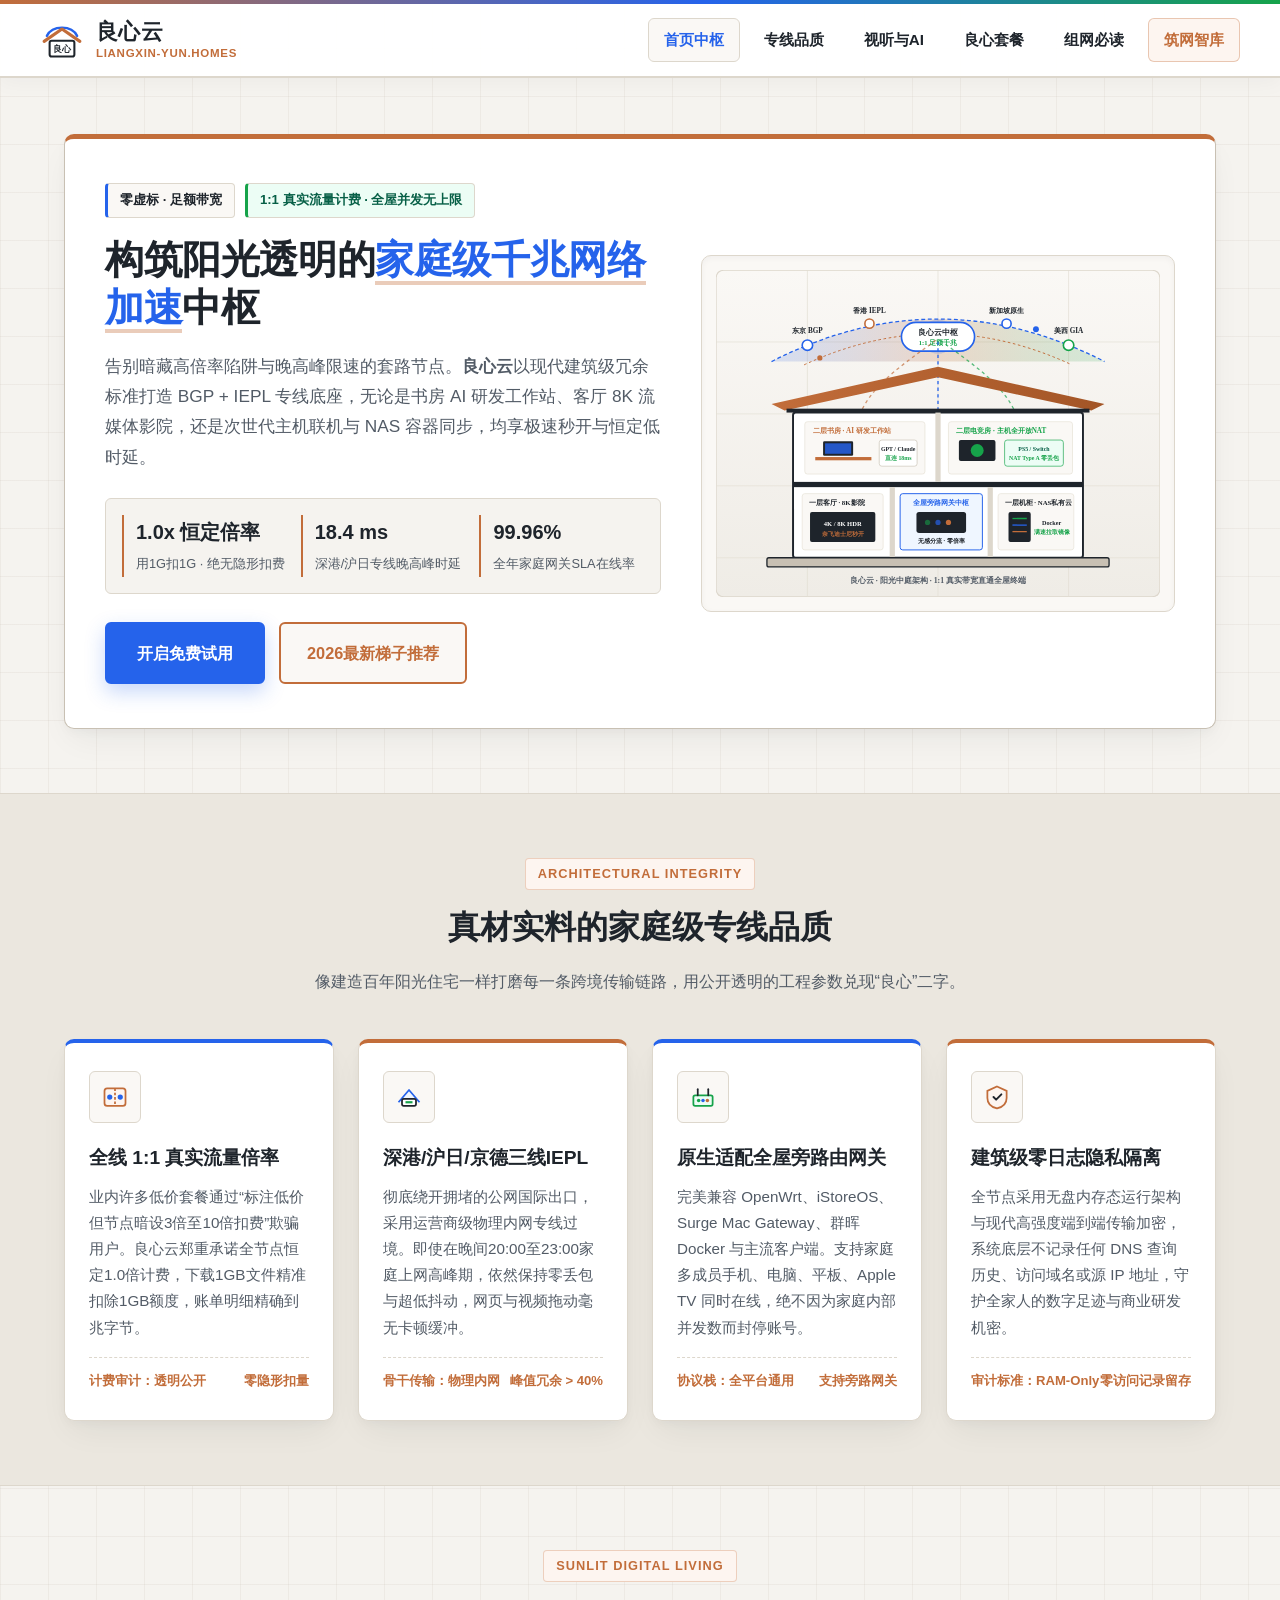
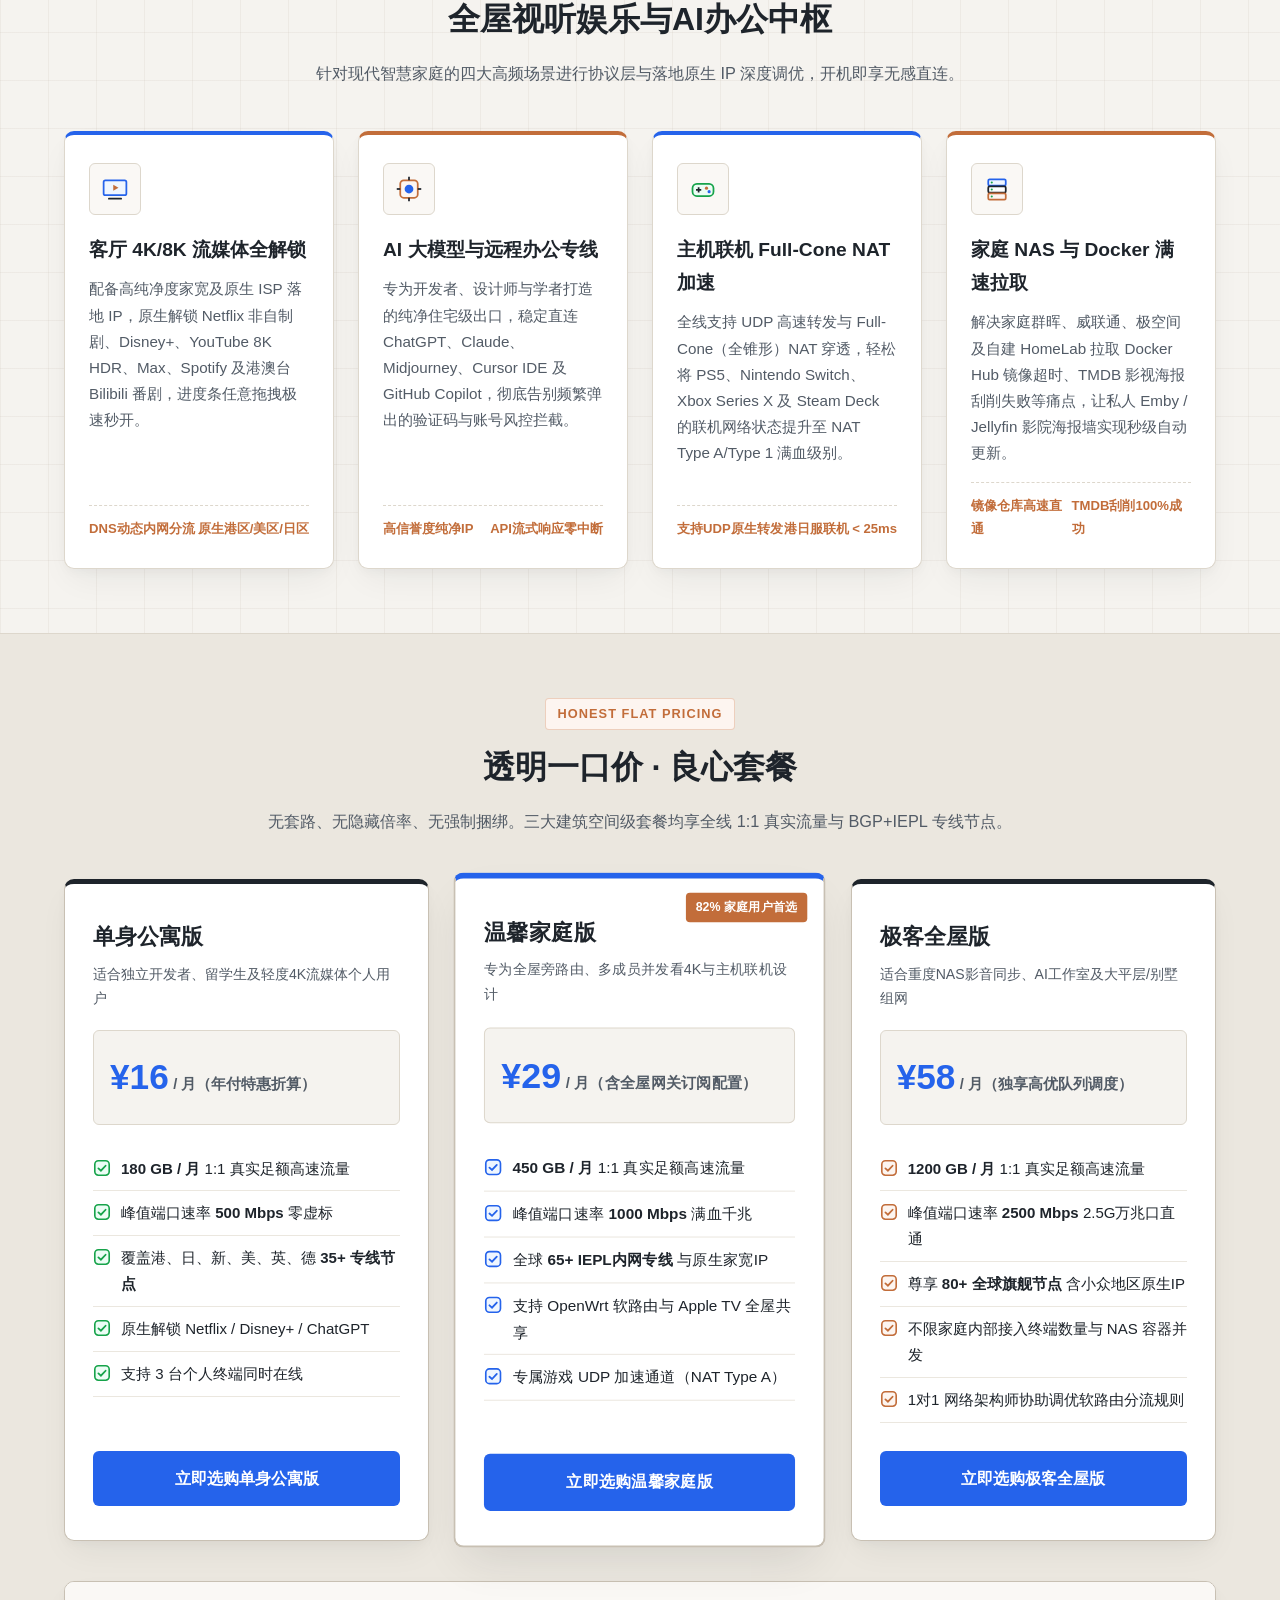
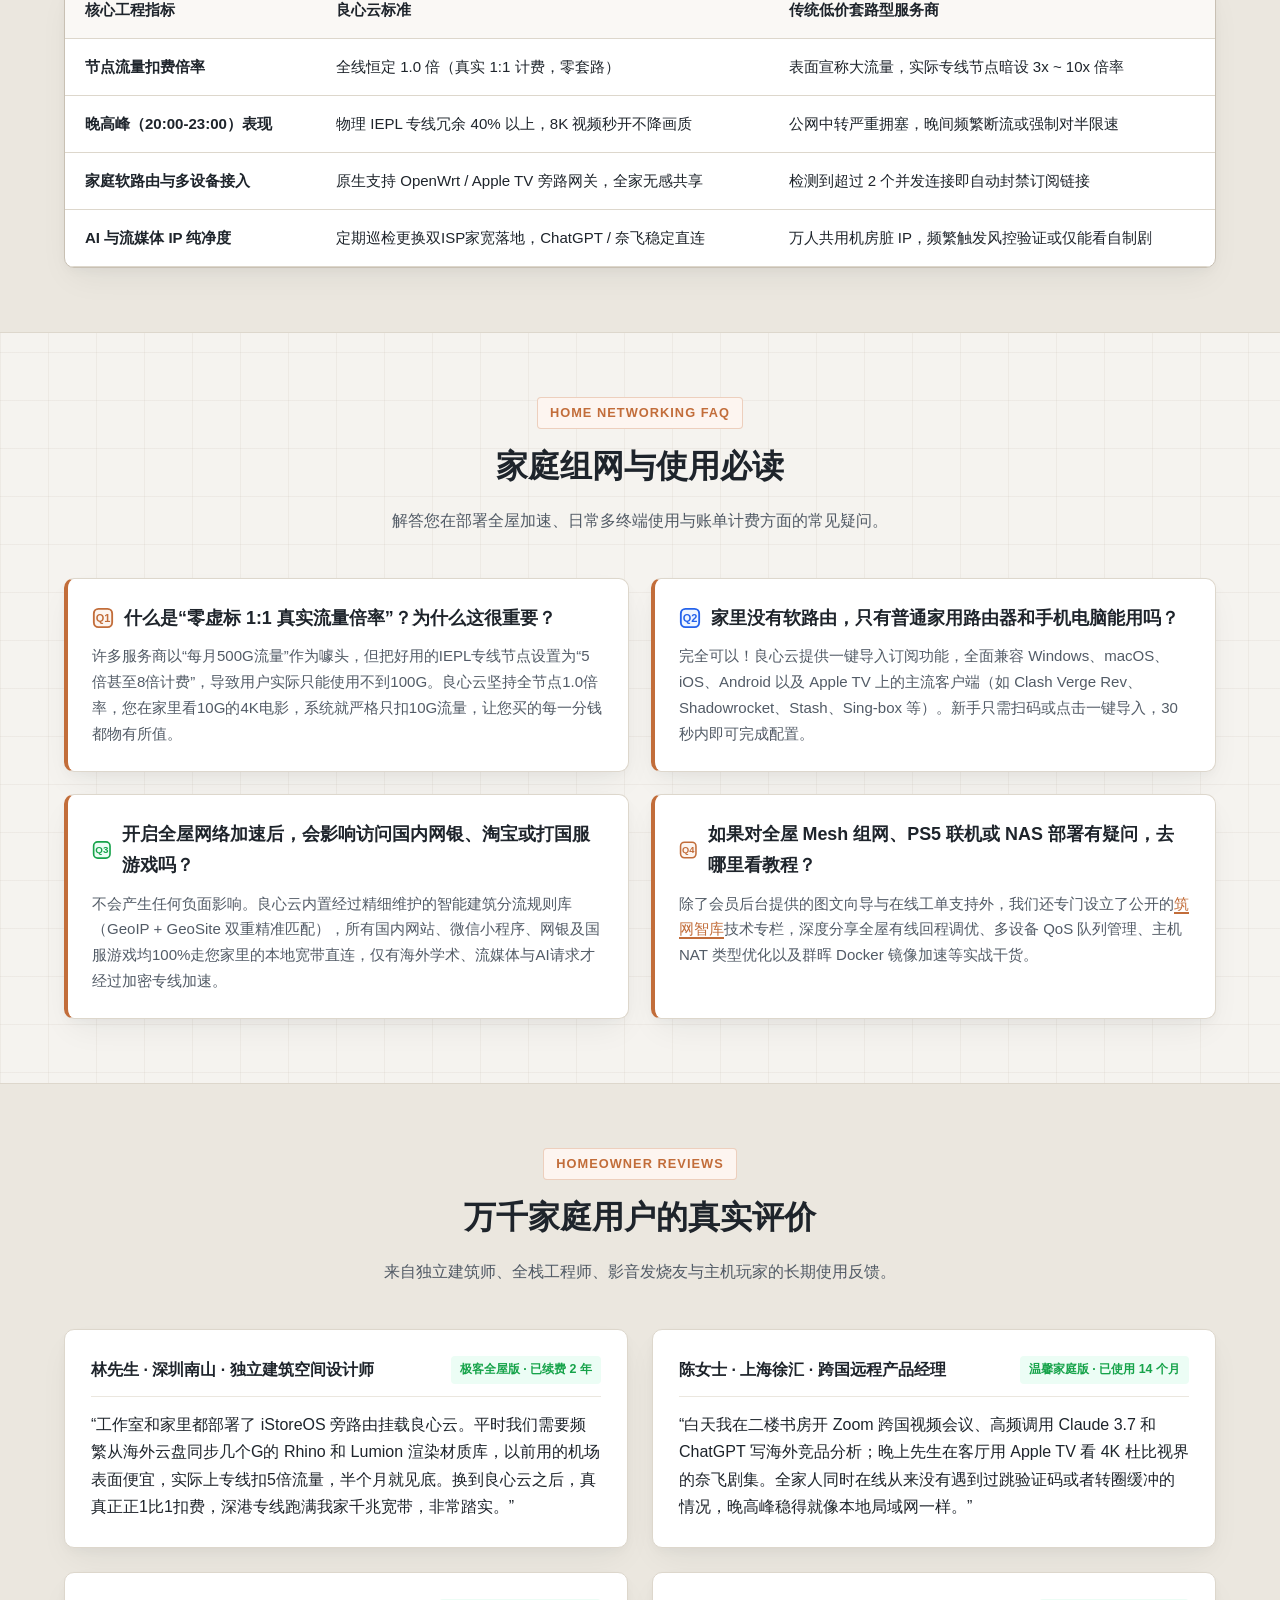
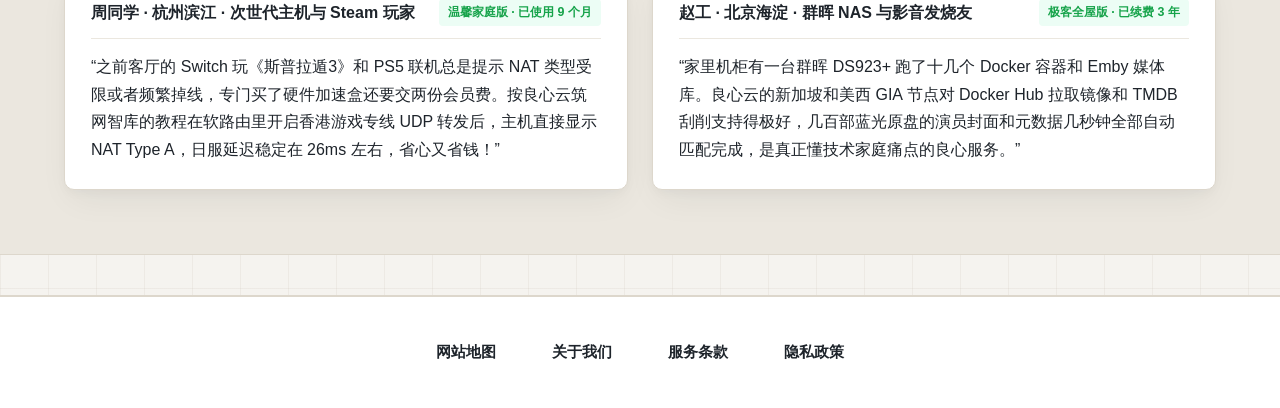
==== index.html @ f935e395 "Initial commit for liangxin-yun.homes" ====
<!DOCTYPE html>
<html lang="zh-CN">
<head>
  <meta charset="UTF-8">
  <meta name="viewport" content="width=device-width, initial-scale=1.0">
  <title>良心云 - 拒绝虚标倍率的家庭级全屋千兆网络加速与高口碑机场推荐</title>
  <meta name="description" content="良心云专注构建真材实料的智慧家庭与个人跨境网络加速中枢。坚持1:1真实流量计费与零虚标带宽，全天候IEPL内网专线直连，实现4K流媒体极速秒开与AI生产力满血响应，是2026年口碑出众的透明一口价机场推荐首选。">
  <meta name="keywords" content="良心云,网络加速,极速秒开,机场推荐,家庭全屋加速,IEPL专线,流媒体解锁,透明倍率节点">
  <link rel="canonical" href="https://liangxin-yun.homes/">
  <meta property="og:title" content="良心云 - 拒绝虚标倍率的家庭级全屋千兆网络加速与高口碑机场推荐">
  <meta property="og:description" content="良心云坚持1:1真实流量计费与零虚标千兆带宽，全屋软路由、PS5主机、8K影院与AI研发工作站极速秒开，为您打造阳光透明的跨境网络加速体验。">
  <meta property="og:image" content="https://liangxin-yun.homes/hero-smart-atrium.svg">
  <meta property="og:url" content="https://liangxin-yun.homes/">
  <meta property="og:type" content="website">
  <meta property="og:site_name" content="良心云">
  <meta name="twitter:card" content="summary_large_image">
  <meta name="twitter:title" content="良心云 - 拒绝虚标倍率的家庭级全屋千兆网络加速与高口碑机场推荐">
  <meta name="twitter:description" content="良心云坚持1:1真实流量计费与零虚标千兆带宽，实现全屋视听娱乐与AI办公极速秒开。">
  <meta name="twitter:image" content="https://liangxin-yun.homes/hero-smart-atrium.svg">
  <link rel="stylesheet" href="style.css">
  <script type="application/ld+json">
  {
    "@context": "https://schema.org",
    "@type": "Product",
    "name": "良心云全屋千兆专线网络加速服务",
    "brand": {
      "@type": "Brand",
      "name": "良心云"
    },
    "description": "良心云采用1:1真实流量计费与BGP+IEPL金融级内网专线架构，为个人工作站与现代智慧家庭提供零虚标、极速秒开的全球网络加速体验。",
    "image": "https://liangxin-yun.homes/hero-smart-atrium.svg",
    "url": "https://liangxin-yun.homes/",
    "offers": {
      "@type": "AggregateOffer",
      "priceCurrency": "CNY",
      "lowPrice": "16.00",
      "highPrice": "58.00",
      "offerCount": "3",
      "offers": [
        {
          "@type": "Offer",
          "name": "良心云 · 单身公寓版",
          "price": "16.00",
          "priceCurrency": "CNY",
          "availability": "https://schema.org/InStock",
          "url": "https://ww012.twilightaff.com/#/?code=A56DH1Af"
        },
        {
          "@type": "Offer",
          "name": "良心云 · 温馨家庭版",
          "price": "29.00",
          "priceCurrency": "CNY",
          "availability": "https://schema.org/InStock",
          "url": "https://ww012.twilightaff.com/#/?code=A56DH1Af"
        },
        {
          "@type": "Offer",
          "name": "良心云 · 极客全屋版",
          "price": "58.00",
          "priceCurrency": "CNY",
          "availability": "https://schema.org/InStock",
          "url": "https://ww012.twilightaff.com/#/?code=A56DH1Af"
        }
      ]
    },
    "aggregateRating": {
      "@type": "AggregateRating",
      "ratingValue": "4.9",
      "reviewCount": "1480",
      "bestRating": "5",
      "worstRating": "1"
    }
  }
  </script>
</head>
<body>
  <header class="site-header">
    <div class="container header-inner">
      <a href="index.html" class="brand-logo" aria-label="良心云首页">
        <svg viewBox="0 0 64 64" role="img" aria-label="良心云阳光屋脊与云穹融合标志">
          <path d="M10 26 C18 10, 46 10, 54 26" fill="none" stroke="#2563EB" stroke-width="3.5" stroke-linecap="round"/>
          <path d="M6 34 L32 16 L58 34" fill="none" stroke="#C26D3A" stroke-width="4.5" stroke-linecap="round" stroke-linejoin="round"/>
          <rect x="14" y="33" width="36" height="23" rx="3" fill="#FFFFFF" stroke="#1E242B" stroke-width="3"/>
          <text x="32" y="49" text-anchor="middle" font-size="13" font-weight="900" fill="#1E242B">良心</text>
        </svg>
        <div class="brand-text-wrap">
          <span class="brand-title">良心云</span>
          <span class="brand-domain">LIANGXIN-YUN.HOMES</span>
        </div>
      </a>
      <nav class="main-nav" aria-label="主导航">
        <a href="index.html" class="active">首页中枢</a>
        <a href="index.html#advantages">专线品质</a>
        <a href="index.html#media-ai">视听与AI</a>
        <a href="index.html#pricing">良心套餐</a>
        <a href="index.html#faq">组网必读</a>
        <a href="homestead-wiki.html" class="nav-hub-pill">筑网智库</a>
      </nav>
    </div>
  </header>

  <main>
    <!-- Hero Section -->
    <section class="hero-section">
      <div class="container">
        <div class="hero-atrium-frame">
          <div class="hero-content">
            <div class="atrium-badge-row">
              <span class="spec-badge">零虚标 · 足额带宽</span>
              <span class="spec-badge emerald">1:1 真实流量计费 · 全屋并发无上限</span>
            </div>
            <h1>构筑阳光透明的<span>家庭级千兆网络加速</span>中枢</h1>
            <p class="hero-subtitle">
              告别暗藏高倍率陷阱与晚高峰限速的套路节点。<strong>良心云</strong>以现代建筑级冗余标准打造 BGP + IEPL 专线底座，无论是书房 AI 研发工作站、客厅 8K 流媒体影院，还是次世代主机联机与 NAS 容器同步，均享极速秒开与恒定低时延。
            </p>
            <div class="hero-metrics-bar">
              <div class="metric-cell">
                <span class="metric-val">1.0x 恒定倍率</span>
                <span class="metric-lbl">用1G扣1G · 绝无隐形扣费</span>
              </div>
              <div class="metric-cell">
                <span class="metric-val">18.4 ms</span>
                <span class="metric-lbl">深港/沪日专线晚高峰时延</span>
              </div>
              <div class="metric-cell">
                <span class="metric-val">99.96%</span>
                <span class="metric-lbl">全年家庭网关SLA在线率</span>
              </div>
            </div>
            <div class="hero-cta-group">
              <a href="https://ww012.twilightaff.com/#/?code=A56DH1Af" class="btn-primary" rel="nofollow" target="_blank">开启免费试用</a>
              <a href="https://tizilab.net/paihang/" class="btn-secondary" target="_blank">2026最新梯子推荐</a>
            </div>
          </div>
          <div class="hero-visual-box">
            <img src="hero-smart-atrium.svg" alt="良心云智慧家庭全屋光纤中枢与云端互联动态透视图" class="hero-anim-img" width="680" height="500">
          </div>
        </div>
      </div>
    </section>

    <!-- Core Advantages Section -->
    <section id="advantages" class="section-block alt-bg">
      <div class="container">
        <div class="section-header">
          <span class="section-eyebrow">ARCHITECTURAL INTEGRITY</span>
          <h2>真材实料的家庭级专线品质</h2>
          <p>像建造百年阳光住宅一样打磨每一条跨境传输链路，用公开透明的工程参数兑现“良心”二字。</p>
        </div>
        <div class="grid-4">
          <article class="arch-card">
            <div>
              <div class="card-icon-wrap">
                <svg viewBox="0 0 32 32" fill="none" role="img" aria-label="零虚标1比1真实倍率图标">
                  <rect x="4" y="6" width="24" height="20" rx="3" fill="#FDF5F0" stroke="#C26D3A" stroke-width="2"/>
                  <line x1="16" y1="6" x2="16" y2="26" stroke="#C26D3A" stroke-width="2" stroke-dasharray="3 2"/>
                  <circle cx="10" cy="16" r="3" fill="#2563EB"/>
                  <circle cx="22" cy="16" r="3" fill="#2563EB"/>
                </svg>
              </div>
              <h3>全线 1:1 真实流量倍率</h3>
              <p>业内许多低价套餐通过“标注低价但节点暗设3倍至10倍扣费”欺骗用户。良心云郑重承诺全节点恒定1.0倍计费，下载1GB文件精准扣除1GB额度，账单明细精确到兆字节。</p>
            </div>
            <div class="card-spec-footer">
              <span>计费审计：透明公开</span>
              <span>零隐形扣量</span>
            </div>
          </article>

          <article class="arch-card">
            <div>
              <div class="card-icon-wrap">
                <svg viewBox="0 0 32 32" fill="none" role="img" aria-label="IEPL物理内网专线直连图标">
                  <path d="M4 22 L16 8 L28 22" fill="#EFF6FF" stroke="#2563EB" stroke-width="2" stroke-linejoin="round"/>
                  <rect x="8" y="18" width="16" height="8" rx="2" fill="#FFFFFF" stroke="#1E242B" stroke-width="2"/>
                  <line x1="12" y1="22" x2="20" y2="22" stroke="#16A34A" stroke-width="2.5"/>
                </svg>
              </div>
              <h3>深港/沪日/京德三线IEPL</h3>
              <p>彻底绕开拥堵的公网国际出口，采用运营商级物理内网专线过境。即使在晚间20:00至23:00家庭上网高峰期，依然保持零丢包与超低抖动，网页与视频拖动毫无卡顿缓冲。</p>
            </div>
            <div class="card-spec-footer">
              <span>骨干传输：物理内网</span>
              <span>峰值冗余 &gt; 40%</span>
            </div>
          </article>

          <article class="arch-card">
            <div>
              <div class="card-icon-wrap">
                <svg viewBox="0 0 32 32" fill="none" role="img" aria-label="全屋软路由与多终端并发图标">
                  <rect x="5" y="14" width="22" height="12" rx="2" fill="#ECFDF5" stroke="#16A34A" stroke-width="2"/>
                  <line x1="10" y1="14" x2="10" y2="7" stroke="#1E242B" stroke-width="2" stroke-linecap="round"/>
                  <line x1="22" y1="14" x2="22" y2="7" stroke="#1E242B" stroke-width="2" stroke-linecap="round"/>
                  <circle cx="11" cy="20" r="2" fill="#16A34A"/>
                  <circle cx="16" cy="20" r="2" fill="#2563EB"/>
                  <circle cx="21" cy="20" r="2" fill="#C26D3A"/>
                </svg>
              </div>
              <h3>原生适配全屋旁路由网关</h3>
              <p>完美兼容 OpenWrt、iStoreOS、Surge Mac Gateway、群晖 Docker 与主流客户端。支持家庭多成员手机、电脑、平板、Apple TV 同时在线，绝不因为家庭内部并发数而封停账号。</p>
            </div>
            <div class="card-spec-footer">
              <span>协议栈：全平台通用</span>
              <span>支持旁路网关</span>
            </div>
          </article>

          <article class="arch-card">
            <div>
              <div class="card-icon-wrap">
                <svg viewBox="0 0 32 32" fill="none" role="img" aria-label="零日志隐私防护建筑盾牌图标">
                  <path d="M16 4 L27 9 V17 C27 23.5 22 27.5 16 29 C10 27.5 5 23.5 5 17 V9 L16 4 Z" fill="#FDF5F0" stroke="#C26D3A" stroke-width="2"/>
                  <path d="M12 16 L15 19 L21 13" fill="none" stroke="#1E242B" stroke-width="2.2" stroke-linecap="round" stroke-linejoin="round"/>
                </svg>
              </div>
              <h3>建筑级零日志隐私隔离</h3>
              <p>全节点采用无盘内存态运行架构与现代高强度端到端传输加密，系统底层不记录任何 DNS 查询历史、访问域名或源 IP 地址，守护全家人的数字足迹与商业研发机密。</p>
            </div>
            <div class="card-spec-footer">
              <span>审计标准：RAM-Only</span>
              <span>零访问记录留存</span>
            </div>
          </article>
        </div>
      </div>
    </section>

    <!-- Streaming Media & AI Support Section -->
    <section id="media-ai" class="section-block">
      <div class="container">
        <div class="section-header">
          <span class="section-eyebrow">SUNLIT DIGITAL LIVING</span>
          <h2>全屋视听娱乐与AI办公中枢</h2>
          <p>针对现代智慧家庭的四大高频场景进行协议层与落地原生 IP 深度调优，开机即享无感直连。</p>
        </div>
        <div class="grid-4">
          <article class="arch-card">
            <div>
              <div class="card-icon-wrap">
                <svg viewBox="0 0 32 32" fill="none" role="img" aria-label="客厅8K流媒体影院解锁图标">
                  <rect x="3" y="6" width="26" height="17" rx="2" fill="#EFF6FF" stroke="#2563EB" stroke-width="2"/>
                  <polygon points="14,11 14,18 20,14.5" fill="#C26D3A"/>
                  <line x1="9" y1="27" x2="23" y2="27" stroke="#1E242B" stroke-width="2" stroke-linecap="round"/>
                </svg>
              </div>
              <h3>客厅 4K/8K 流媒体全解锁</h3>
              <p>配备高纯净度家宽及原生 ISP 落地 IP，原生解锁 Netflix 非自制剧、Disney+、YouTube 8K HDR、Max、Spotify 及港澳台 Bilibili 番剧，进度条任意拖拽极速秒开。</p>
            </div>
            <div class="card-spec-footer">
              <span>DNS动态内网分流</span>
              <span>原生港区/美区/日区</span>
            </div>
          </article>

          <article class="arch-card">
            <div>
              <div class="card-icon-wrap">
                <svg viewBox="0 0 32 32" fill="none" role="img" aria-label="书房AI大模型与远程研发图标">
                  <rect x="6" y="6" width="20" height="20" rx="4" fill="#FDF5F0" stroke="#C26D3A" stroke-width="2"/>
                  <circle cx="16" cy="16" r="5" fill="#2563EB"/>
                  <line x1="16" y1="2" x2="16" y2="6" stroke="#1E242B" stroke-width="2"/>
                  <line x1="16" y1="26" x2="16" y2="30" stroke="#1E242B" stroke-width="2"/>
                  <line x1="2" y1="16" x2="6" y2="16" stroke="#1E242B" stroke-width="2"/>
                  <line x1="26" y1="16" x2="30" y2="16" stroke="#1E242B" stroke-width="2"/>
                </svg>
              </div>
              <h3>AI 大模型与远程办公专线</h3>
              <p>专为开发者、设计师与学者打造的纯净住宅级出口，稳定直连 ChatGPT、Claude、Midjourney、Cursor IDE 及 GitHub Copilot，彻底告别频繁弹出的验证码与账号风控拦截。</p>
            </div>
            <div class="card-spec-footer">
              <span>高信誉度纯净IP</span>
              <span>API流式响应零中断</span>
            </div>
          </article>

          <article class="arch-card">
            <div>
              <div class="card-icon-wrap">
                <svg viewBox="0 0 32 32" fill="none" role="img" aria-label="主机联机FullCone全开放NAT图标">
                  <rect x="4" y="10" width="24" height="14" rx="5" fill="#ECFDF5" stroke="#16A34A" stroke-width="2"/>
                  <line x1="11" y1="14" x2="11" y2="20" stroke="#1E242B" stroke-width="2"/>
                  <line x1="8" y1="17" x2="14" y2="17" stroke="#1E242B" stroke-width="2"/>
                  <circle cx="20" cy="15" r="1.8" fill="#C26D3A"/>
                  <circle cx="23" cy="19" r="1.8" fill="#2563EB"/>
                </svg>
              </div>
              <h3>主机联机 Full-Cone NAT 加速</h3>
              <p>全线支持 UDP 高速转发与 Full-Cone（全锥形）NAT 穿透，轻松将 PS5、Nintendo Switch、Xbox Series X 及 Steam Deck 的联机网络状态提升至 NAT Type A/Type 1 满血级别。</p>
            </div>
            <div class="card-spec-footer">
              <span>支持UDP原生转发</span>
              <span>港日服联机 &lt; 25ms</span>
            </div>
          </article>

          <article class="arch-card">
            <div>
              <div class="card-icon-wrap">
                <svg viewBox="0 0 32 32" fill="none" role="img" aria-label="群晖NAS与Docker容器同步图标">
                  <rect x="6" y="5" width="20" height="7" rx="1.5" fill="#EFF6FF" stroke="#2563EB" stroke-width="2"/>
                  <rect x="6" y="13" width="20" height="7" rx="1.5" fill="#FFFFFF" stroke="#1E242B" stroke-width="2"/>
                  <rect x="6" y="21" width="20" height="7" rx="1.5" fill="#FDF5F0" stroke="#C26D3A" stroke-width="2"/>
                  <circle cx="10" cy="8.5" r="1.2" fill="#16A34A"/>
                  <circle cx="10" cy="16.5" r="1.2" fill="#16A34A"/>
                  <circle cx="10" cy="24.5" r="1.2" fill="#16A34A"/>
                </svg>
              </div>
              <h3>家庭 NAS 与 Docker 满速拉取</h3>
              <p>解决家庭群晖、威联通、极空间及自建 HomeLab 拉取 Docker Hub 镜像超时、TMDB 影视海报刮削失败等痛点，让私人 Emby / Jellyfin 影院海报墙实现秒级自动更新。</p>
            </div>
            <div class="card-spec-footer">
              <span>镜像仓库高速直通</span>
              <span>TMDB刮削100%成功</span>
            </div>
          </article>
        </div>
      </div>
    </section>

    <!-- Pricing Comparison Table Section -->
    <section id="pricing" class="section-block alt-bg">
      <div class="container">
        <div class="section-header">
          <span class="section-eyebrow">HONEST FLAT PRICING</span>
          <h2>透明一口价 · 良心套餐</h2>
          <p>无套路、无隐藏倍率、无强制捆绑。三大建筑空间级套餐均享全线 1:1 真实流量与 BGP+IEPL 专线节点。</p>
        </div>

        <div class="grid-3">
          <!-- Tier 1 -->
          <div class="pricing-card">
            <div class="tier-name">单身公寓版</div>
            <p class="tier-scene">适合独立开发者、留学生及轻度4K流媒体个人用户</p>
            <div class="tier-price-box">
              <span class="price-num">¥16</span>
              <span class="price-unit">/ 月（年付特惠折算）</span>
            </div>
            <ul class="tier-specs">
              <li>
                <svg viewBox="0 0 20 20" fill="none"><rect x="2" y="2" width="16" height="16" rx="4" fill="#ECFDF5" stroke="#16A34A" stroke-width="1.8"/><path d="M6 10.5L8.8 13L14 7.5" stroke="#16A34A" stroke-width="2" stroke-linecap="round"/></svg>
                <span><strong>180 GB / 月</strong> 1:1 真实足额高速流量</span>
              </li>
              <li>
                <svg viewBox="0 0 20 20" fill="none"><rect x="2" y="2" width="16" height="16" rx="4" fill="#ECFDF5" stroke="#16A34A" stroke-width="1.8"/><path d="M6 10.5L8.8 13L14 7.5" stroke="#16A34A" stroke-width="2" stroke-linecap="round"/></svg>
                <span>峰值端口速率 <strong>500 Mbps</strong> 零虚标</span>
              </li>
              <li>
                <svg viewBox="0 0 20 20" fill="none"><rect x="2" y="2" width="16" height="16" rx="4" fill="#ECFDF5" stroke="#16A34A" stroke-width="1.8"/><path d="M6 10.5L8.8 13L14 7.5" stroke="#16A34A" stroke-width="2" stroke-linecap="round"/></svg>
                <span>覆盖港、日、新、美、英、德 <strong>35+ 专线节点</strong></span>
              </li>
              <li>
                <svg viewBox="0 0 20 20" fill="none"><rect x="2" y="2" width="16" height="16" rx="4" fill="#ECFDF5" stroke="#16A34A" stroke-width="1.8"/><path d="M6 10.5L8.8 13L14 7.5" stroke="#16A34A" stroke-width="2" stroke-linecap="round"/></svg>
                <span>原生解锁 Netflix / Disney+ / ChatGPT</span>
              </li>
              <li>
                <svg viewBox="0 0 20 20" fill="none"><rect x="2" y="2" width="16" height="16" rx="4" fill="#ECFDF5" stroke="#16A34A" stroke-width="1.8"/><path d="M6 10.5L8.8 13L14 7.5" stroke="#16A34A" stroke-width="2" stroke-linecap="round"/></svg>
                <span>支持 3 台个人终端同时在线</span>
              </li>
            </ul>
            <a href="https://ww012.twilightaff.com/#/?code=A56DH1Af" class="pricing-btn" rel="nofollow" target="_blank">立即选购单身公寓版</a>
          </div>

          <!-- Tier 2 (Featured) -->
          <div class="pricing-card featured">
            <span class="tier-ribbon">82% 家庭用户首选</span>
            <div class="tier-name">温馨家庭版</div>
            <p class="tier-scene">专为全屋旁路由、多成员并发看4K与主机联机设计</p>
            <div class="tier-price-box">
              <span class="price-num">¥29</span>
              <span class="price-unit">/ 月（含全屋网关订阅配置）</span>
            </div>
            <ul class="tier-specs">
              <li>
                <svg viewBox="0 0 20 20" fill="none"><rect x="2" y="2" width="16" height="16" rx="4" fill="#EFF6FF" stroke="#2563EB" stroke-width="1.8"/><path d="M6 10.5L8.8 13L14 7.5" stroke="#2563EB" stroke-width="2" stroke-linecap="round"/></svg>
                <span><strong>450 GB / 月</strong> 1:1 真实足额高速流量</span>
              </li>
              <li>
                <svg viewBox="0 0 20 20" fill="none"><rect x="2" y="2" width="16" height="16" rx="4" fill="#EFF6FF" stroke="#2563EB" stroke-width="1.8"/><path d="M6 10.5L8.8 13L14 7.5" stroke="#2563EB" stroke-width="2" stroke-linecap="round"/></svg>
                <span>峰值端口速率 <strong>1000 Mbps</strong> 满血千兆</span>
              </li>
              <li>
                <svg viewBox="0 0 20 20" fill="none"><rect x="2" y="2" width="16" height="16" rx="4" fill="#EFF6FF" stroke="#2563EB" stroke-width="1.8"/><path d="M6 10.5L8.8 13L14 7.5" stroke="#2563EB" stroke-width="2" stroke-linecap="round"/></svg>
                <span>全球 <strong>65+ IEPL内网专线</strong> 与原生家宽IP</span>
              </li>
              <li>
                <svg viewBox="0 0 20 20" fill="none"><rect x="2" y="2" width="16" height="16" rx="4" fill="#EFF6FF" stroke="#2563EB" stroke-width="1.8"/><path d="M6 10.5L8.8 13L14 7.5" stroke="#2563EB" stroke-width="2" stroke-linecap="round"/></svg>
                <span>支持 OpenWrt 软路由与 Apple TV 全屋共享</span>
              </li>
              <li>
                <svg viewBox="0 0 20 20" fill="none"><rect x="2" y="2" width="16" height="16" rx="4" fill="#EFF6FF" stroke="#2563EB" stroke-width="1.8"/><path d="M6 10.5L8.8 13L14 7.5" stroke="#2563EB" stroke-width="2" stroke-linecap="round"/></svg>
                <span>专属游戏 UDP 加速通道（NAT Type A）</span>
              </li>
            </ul>
            <a href="https://ww012.twilightaff.com/#/?code=A56DH1Af" class="pricing-btn" rel="nofollow" target="_blank">立即选购温馨家庭版</a>
          </div>

          <!-- Tier 3 -->
          <div class="pricing-card">
            <div class="tier-name">极客全屋版</div>
            <p class="tier-scene">适合重度NAS影音同步、AI工作室及大平层/别墅组网</p>
            <div class="tier-price-box">
              <span class="price-num">¥58</span>
              <span class="price-unit">/ 月（独享高优队列调度）</span>
            </div>
            <ul class="tier-specs">
              <li>
                <svg viewBox="0 0 20 20" fill="none"><rect x="2" y="2" width="16" height="16" rx="4" fill="#FDF5F0" stroke="#C26D3A" stroke-width="1.8"/><path d="M6 10.5L8.8 13L14 7.5" stroke="#C26D3A" stroke-width="2" stroke-linecap="round"/></svg>
                <span><strong>1200 GB / 月</strong> 1:1 真实足额高速流量</span>
              </li>
              <li>
                <svg viewBox="0 0 20 20" fill="none"><rect x="2" y="2" width="16" height="16" rx="4" fill="#FDF5F0" stroke="#C26D3A" stroke-width="1.8"/><path d="M6 10.5L8.8 13L14 7.5" stroke="#C26D3A" stroke-width="2" stroke-linecap="round"/></svg>
                <span>峰值端口速率 <strong>2500 Mbps</strong> 2.5G万兆口直通</span>
              </li>
              <li>
                <svg viewBox="0 0 20 20" fill="none"><rect x="2" y="2" width="16" height="16" rx="4" fill="#FDF5F0" stroke="#C26D3A" stroke-width="1.8"/><path d="M6 10.5L8.8 13L14 7.5" stroke="#C26D3A" stroke-width="2" stroke-linecap="round"/></svg>
                <span>尊享 <strong>80+ 全球旗舰节点</strong> 含小众地区原生IP</span>
              </li>
              <li>
                <svg viewBox="0 0 20 20" fill="none"><rect x="2" y="2" width="16" height="16" rx="4" fill="#FDF5F0" stroke="#C26D3A" stroke-width="1.8"/><path d="M6 10.5L8.8 13L14 7.5" stroke="#C26D3A" stroke-width="2" stroke-linecap="round"/></svg>
                <span>不限家庭内部接入终端数量与 NAS 容器并发</span>
              </li>
              <li>
                <svg viewBox="0 0 20 20" fill="none"><rect x="2" y="2" width="16" height="16" rx="4" fill="#FDF5F0" stroke="#C26D3A" stroke-width="1.8"/><path d="M6 10.5L8.8 13L14 7.5" stroke="#C26D3A" stroke-width="2" stroke-linecap="round"/></svg>
                <span>1对1 网络架构师协助调优软路由分流规则</span>
              </li>
            </ul>
            <a href="https://ww012.twilightaff.com/#/?code=A56DH1Af" class="pricing-btn" rel="nofollow" target="_blank">立即选购极客全屋版</a>
          </div>
        </div>

        <!-- Home Gateway Comparison Matrix -->
        <div class="matrix-table-wrap">
          <table class="matrix-table" aria-label="良心云与传统虚标机场核心指标对比矩阵">
            <thead>
              <tr>
                <th>核心工程指标</th>
                <th>良心云标准</th>
                <th>传统低价套路型服务商</th>
              </tr>
            </thead>
            <tbody>
              <tr>
                <td><strong>节点流量扣费倍率</strong></td>
                <td>全线恒定 1.0 倍（真实 1:1 计费，零套路）</td>
                <td>表面宣称大流量，实际专线节点暗设 3x ~ 10x 倍率</td>
              </tr>
              <tr>
                <td><strong>晚高峰（20:00-23:00）表现</strong></td>
                <td>物理 IEPL 专线冗余 40% 以上，8K 视频秒开不降画质</td>
                <td>公网中转严重拥塞，晚间频繁断流或强制对半限速</td>
              </tr>
              <tr>
                <td><strong>家庭软路由与多设备接入</strong></td>
                <td>原生支持 OpenWrt / Apple TV 旁路网关，全家无感共享</td>
                <td>检测到超过 2 个并发连接即自动封禁订阅链接</td>
              </tr>
              <tr>
                <td><strong>AI 与流媒体 IP 纯净度</strong></td>
                <td>定期巡检更换双ISP家宽落地，ChatGPT / 奈飞稳定直连</td>
                <td>万人共用机房脏 IP，频繁触发风控验证或仅能看自制剧</td>
              </tr>
            </tbody>
          </table>
        </div>
      </div>
    </section>

    <!-- FAQ Section -->
    <section id="faq" class="section-block">
      <div class="container">
        <div class="section-header">
          <span class="section-eyebrow">HOME NETWORKING FAQ</span>
          <h2>家庭组网与使用必读</h2>
          <p>解答您在部署全屋加速、日常多终端使用与账单计费方面的常见疑问。</p>
        </div>
        <div class="faq-grid">
          <div class="faq-item">
            <h3>
              <svg width="22" height="22" viewBox="0 0 24 24" fill="none"><rect x="2" y="2" width="20" height="20" rx="5" fill="#FDF5F0" stroke="#C26D3A" stroke-width="2"/><text x="12" y="16" text-anchor="middle" font-size="12" font-weight="800" fill="#C26D3A">Q1</text></svg>
              什么是“零虚标 1:1 真实流量倍率”？为什么这很重要？
            </h3>
            <p>许多服务商以“每月500G流量”作为噱头，但把好用的IEPL专线节点设置为“5倍甚至8倍计费”，导致用户实际只能使用不到100G。良心云坚持全节点1.0倍率，您在家里看10G的4K电影，系统就严格只扣10G流量，让您买的每一分钱都物有所值。</p>
          </div>

          <div class="faq-item">
            <h3>
              <svg width="22" height="22" viewBox="0 0 24 24" fill="none"><rect x="2" y="2" width="20" height="20" rx="5" fill="#EFF6FF" stroke="#2563EB" stroke-width="2"/><text x="12" y="16" text-anchor="middle" font-size="12" font-weight="800" fill="#2563EB">Q2</text></svg>
              家里没有软路由，只有普通家用路由器和手机电脑能用吗？
            </h3>
            <p>完全可以！良心云提供一键导入订阅功能，全面兼容 Windows、macOS、iOS、Android 以及 Apple TV 上的主流客户端（如 Clash Verge Rev、Shadowrocket、Stash、Sing-box 等）。新手只需扫码或点击一键导入，30秒内即可完成配置。</p>
          </div>

          <div class="faq-item">
            <h3>
              <svg width="22" height="22" viewBox="0 0 24 24" fill="none"><rect x="2" y="2" width="20" height="20" rx="5" fill="#ECFDF5" stroke="#16A34A" stroke-width="2"/><text x="12" y="16" text-anchor="middle" font-size="12" font-weight="800" fill="#16A34A">Q3</text></svg>
              开启全屋网络加速后，会影响访问国内网银、淘宝或打国服游戏吗？
            </h3>
            <p>不会产生任何负面影响。良心云内置经过精细维护的智能建筑分流规则库（GeoIP + GeoSite 双重精准匹配），所有国内网站、微信小程序、网银及国服游戏均100%走您家里的本地宽带直连，仅有海外学术、流媒体与AI请求才经过加密专线加速。</p>
          </div>

          <div class="faq-item">
            <h3>
              <svg width="22" height="22" viewBox="0 0 24 24" fill="none"><rect x="2" y="2" width="20" height="20" rx="5" fill="#FDF5F0" stroke="#C26D3A" stroke-width="2"/><text x="12" y="16" text-anchor="middle" font-size="12" font-weight="800" fill="#C26D3A">Q4</text></svg>
              如果对全屋 Mesh 组网、PS5 联机或 NAS 部署有疑问，去哪里看教程？
            </h3>
            <p>除了会员后台提供的图文向导与在线工单支持外，我们还专门设立了公开的<a href="homestead-wiki.html">筑网智库</a>技术专栏，深度分享全屋有线回程调优、多设备 QoS 队列管理、主机 NAT 类型优化以及群晖 Docker 镜像加速等实战干货。</p>
          </div>
        </div>
      </div>
    </section>

    <!-- User Testimonials Section -->
    <section id="reviews" class="section-block alt-bg">
      <div class="container">
        <div class="section-header">
          <span class="section-eyebrow">HOMEOWNER REVIEWS</span>
          <h2>万千家庭用户的真实评价</h2>
          <p>来自独立建筑师、全栈工程师、影音发烧友与主机玩家的长期使用反馈。</p>
        </div>
        <div class="grid-2">
          <div class="review-card">
            <div class="review-meta">
              <span class="reviewer-name">林先生 · 深圳南山 · 独立建筑空间设计师</span>
              <span class="reviewer-tag">极客全屋版 · 已续费 2 年</span>
            </div>
            <p>“工作室和家里都部署了 iStoreOS 旁路由挂载良心云。平时我们需要频繁从海外云盘同步几个G的 Rhino 和 Lumion 渲染材质库，以前用的机场表面便宜，实际上专线扣5倍流量，半个月就见底。换到良心云之后，真真正正1比1扣费，深港专线跑满我家千兆宽带，非常踏实。”</p>
          </div>

          <div class="review-card">
            <div class="review-meta">
              <span class="reviewer-name">陈女士 · 上海徐汇 · 跨国远程产品经理</span>
              <span class="reviewer-tag">温馨家庭版 · 已使用 14 个月</span>
            </div>
            <p>“白天我在二楼书房开 Zoom 跨国视频会议、高频调用 Claude 3.7 和 ChatGPT 写海外竞品分析；晚上先生在客厅用 Apple TV 看 4K 杜比视界的奈飞剧集。全家人同时在线从来没有遇到过跳验证码或者转圈缓冲的情况，晚高峰稳得就像本地局域网一样。”</p>
          </div>

          <div class="review-card">
            <div class="review-meta">
              <span class="reviewer-name">周同学 · 杭州滨江 · 次世代主机与 Steam 玩家</span>
              <span class="reviewer-tag">温馨家庭版 · 已使用 9 个月</span>
            </div>
            <p>“之前客厅的 Switch 玩《斯普拉遁3》和 PS5 联机总是提示 NAT 类型受限或者频繁掉线，专门买了硬件加速盒还要交两份会员费。按良心云筑网智库的教程在软路由里开启香港游戏专线 UDP 转发后，主机直接显示 NAT Type A，日服延迟稳定在 26ms 左右，省心又省钱！”</p>
          </div>

          <div class="review-card">
            <div class="review-meta">
              <span class="reviewer-name">赵工 · 北京海淀 · 群晖 NAS 与影音发烧友</span>
              <span class="reviewer-tag">极客全屋版 · 已续费 3 年</span>
            </div>
            <p>“家里机柜有一台群晖 DS923+ 跑了十几个 Docker 容器和 Emby 媒体库。良心云的新加坡和美西 GIA 节点对 Docker Hub 拉取镜像和 TMDB 刮削支持得极好，几百部蓝光原盘的演员封面和元数据几秒钟全部自动匹配完成，是真正懂技术家庭痛点的良心服务。”</p>
          </div>
        </div>
      </div>
    </section>
  </main>

  <footer class="site-footer">
    <div class="container">
      <nav class="footer-links-only" aria-label="页脚合规导航">
        <a href="sitemap.html">网站地图</a>
        <a href="about.html">关于我们</a>
        <a href="terms.html">服务条款</a>
        <a href="privacy.html">隐私政策</a>
      </nav>
    </div>
  </footer>
</body>
</html>
---- style.css ----
/* 良心云 liangxin-yun.homes — Smart Architectural Home & Sunlit Atrium Design */
:root {
  --bg-travertine: #F5F3EF;
  --bg-travertine-deep: #EBE7DF;
  --surface-white: #FFFFFF;
  --surface-warm: #FAF8F5;
  --slate-ink: #1E242B;
  --slate-muted: #525B66;
  --slate-light: #7B8490;
  --cobalt-blue: #2563EB;
  --cobalt-dark: #1D4ED8;
  --cedar-wood: #C26D3A;
  --cedar-hover: #A35526;
  --cedar-soft: #FDF5F0;
  --courtyard-emerald: #16A34A;
  --emerald-soft: #ECFDF5;
  --border-stone: #DDD7CC;
  --border-structural: #C8C0B3;
  --shadow-atrium: 0 14px 34px -8px rgba(30, 36, 43, 0.07), 0 4px 12px -2px rgba(30, 36, 43, 0.04);
  --shadow-cantilever: 0 20px 42px -12px rgba(30, 36, 43, 0.12);
  --radius-arch: 10px;
  --radius-sm: 6px;
  --max-w: 1200px;
}

*, *::before, *::after {
  box-sizing: border-box;
  margin: 0;
  padding: 0;
}

html {
  scroll-behavior: smooth;
  font-size: 16px;
}

body {
  font-family: -apple-system, BlinkMacSystemFont, "PingFang SC", "Hiragino Sans GB", "Microsoft YaHei", "Noto Sans SC", sans-serif;
  background-color: var(--bg-travertine);
  color: var(--slate-ink);
  line-height: 1.72;
  -webkit-font-smoothing: antialiased;
  background-image: 
    linear-gradient(to right, rgba(200, 192, 179, 0.18) 1px, transparent 1px),
    linear-gradient(to bottom, rgba(200, 192, 179, 0.18) 1px, transparent 1px);
  background-size: 48px 48px;
}

/* Global Hyperlink Consistency - Prominent Cedar Wood Accent, Never Default Blue/Purple */
a, a:visited {
  color: var(--cedar-wood);
  text-decoration: underline;
  text-decoration-thickness: 1.5px;
  text-underline-offset: 3px;
  transition: color 0.2s ease, background-color 0.2s ease, border-color 0.2s ease;
}

a:hover, a:focus {
  color: var(--cedar-hover);
}

.container {
  max-width: var(--max-w);
  margin: 0 auto;
  padding: 0 24px;
}

/* Header & Architectural Sunlit Beam Navigation */
.site-header {
  position: sticky;
  top: 0;
  z-index: 100;
  background: rgba(255, 255, 255, 0.96);
  border-bottom: 2px solid var(--border-stone);
  box-shadow: 0 4px 20px rgba(30, 36, 43, 0.04);
}

.site-header::before {
  content: "";
  display: block;
  height: 4px;
  background: linear-gradient(90deg, var(--cedar-wood) 0%, var(--cobalt-blue) 55%, var(--courtyard-emerald) 100%);
}

.header-inner {
  display: flex;
  align-items: center;
  justify-content: space-between;
  padding: 14px 0;
  gap: 20px;
  flex-wrap: wrap;
}

.brand-logo, .brand-logo:visited {
  display: inline-flex;
  align-items: center;
  gap: 12px;
  text-decoration: none;
  color: var(--slate-ink);
}

.brand-logo:hover {
  color: var(--cobalt-blue);
}

.brand-logo svg {
  width: 44px;
  height: 44px;
  flex-shrink: 0;
}

.brand-text-wrap {
  display: flex;
  flex-direction: column;
  line-height: 1.15;
}

.brand-title {
  font-size: 1.35rem;
  font-weight: 800;
  letter-spacing: 0.02em;
  color: var(--slate-ink);
}

.brand-domain {
  font-size: 0.72rem;
  font-weight: 600;
  color: var(--cedar-wood);
  letter-spacing: 0.06em;
  text-transform: uppercase;
  margin-top: 2px;
}

.main-nav {
  display: flex;
  align-items: center;
  gap: 8px;
  flex-wrap: wrap;
}

.main-nav a, .main-nav a:visited {
  display: inline-flex;
  align-items: center;
  padding: 8px 15px;
  border-radius: var(--radius-sm);
  font-size: 0.95rem;
  font-weight: 600;
  color: var(--slate-ink);
  text-decoration: none;
  border: 1px solid transparent;
}

.main-nav a:hover, .main-nav a.active {
  color: var(--cobalt-blue);
  background-color: var(--surface-warm);
  border-color: var(--border-stone);
}

.main-nav a.nav-hub-pill, .main-nav a.nav-hub-pill:visited {
  background-color: var(--cedar-soft);
  color: var(--cedar-wood);
  border: 1px solid rgba(194, 109, 58, 0.35);
  font-weight: 700;
}

.main-nav a.nav-hub-pill:hover {
  background-color: var(--cedar-wood);
  color: #FFFFFF;
}

/* Hero Section - Architectural Atrium Grid */
.hero-section {
  padding: 56px 0 64px;
  position: relative;
}

.hero-atrium-frame {
  background: var(--surface-white);
  border: 1px solid var(--border-structural);
  border-top: 5px solid var(--cedar-wood);
  border-radius: var(--radius-arch);
  box-shadow: var(--shadow-atrium);
  padding: 44px 40px;
  display: grid;
  grid-template-columns: 1.08fr 0.92fr;
  gap: 40px;
  align-items: center;
}

.atrium-badge-row {
  display: flex;
  flex-wrap: wrap;
  gap: 10px;
  margin-bottom: 18px;
}

.spec-badge {
  display: inline-flex;
  align-items: center;
  gap: 6px;
  padding: 5px 12px;
  font-size: 0.82rem;
  font-weight: 700;
  border-radius: 4px;
  background-color: var(--surface-warm);
  color: var(--slate-ink);
  border-left: 3px solid var(--cobalt-blue);
  border-top: 1px solid var(--border-stone);
  border-right: 1px solid var(--border-stone);
  border-bottom: 1px solid var(--border-stone);
}

.spec-badge.emerald {
  border-left-color: var(--courtyard-emerald);
  background-color: var(--emerald-soft);
  color: #065F46;
}

.hero-content h1 {
  font-size: 2.45rem;
  line-height: 1.24;
  font-weight: 800;
  color: var(--slate-ink);
  margin-bottom: 18px;
  letter-spacing: -0.01em;
}

.hero-content h1 span {
  color: var(--cobalt-blue);
  border-bottom: 4px solid rgba(194, 109, 58, 0.35);
}

.hero-subtitle {
  font-size: 1.08rem;
  color: var(--slate-muted);
  margin-bottom: 26px;
  line-height: 1.75;
}

.hero-metrics-bar {
  display: grid;
  grid-template-columns: repeat(3, 1fr);
  gap: 14px;
  padding: 16px;
  background-color: var(--bg-travertine);
  border: 1px solid var(--border-stone);
  border-radius: var(--radius-sm);
  margin-bottom: 28px;
}

.metric-cell {
  border-left: 2px solid var(--cedar-wood);
  padding-left: 12px;
}

.metric-val {
  font-size: 1.25rem;
  font-weight: 800;
  color: var(--slate-ink);
  display: block;
}

.metric-lbl {
  font-size: 0.8rem;
  color: var(--slate-muted);
}

.hero-cta-group {
  display: flex;
  flex-wrap: wrap;
  gap: 14px;
  align-items: center;
}

.btn-primary, .btn-primary:visited {
  display: inline-flex;
  align-items: center;
  justify-content: center;
  gap: 8px;
  padding: 15px 30px;
  background-color: var(--cobalt-blue);
  color: #FFFFFF;
  font-size: 1.02rem;
  font-weight: 700;
  text-decoration: none;
  border-radius: var(--radius-sm);
  border: 2px solid var(--cobalt-blue);
  box-shadow: 0 8px 20px rgba(37, 99, 235, 0.25);
  transition: transform 0.18s ease, background-color 0.18s ease;
}

.btn-primary:hover {
  background-color: var(--cobalt-dark);
  border-color: var(--cobalt-dark);
  color: #FFFFFF;
  transform: translateY(-2px);
}

.btn-secondary, .btn-secondary:visited {
  display: inline-flex;
  align-items: center;
  justify-content: center;
  gap: 8px;
  padding: 15px 26px;
  background-color: var(--surface-warm);
  color: var(--cedar-wood);
  font-size: 1.02rem;
  font-weight: 700;
  text-decoration: none;
  border-radius: var(--radius-sm);
  border: 2px solid var(--cedar-wood);
  transition: transform 0.18s ease, background-color 0.18s ease, color 0.18s ease;
}

.btn-secondary:hover {
  background-color: var(--cedar-wood);
  color: #FFFFFF;
  transform: translateY(-2px);
}

.hero-visual-box {
  background: var(--surface-warm);
  border: 1px solid var(--border-stone);
  border-radius: var(--radius-arch);
  padding: 14px;
  box-shadow: inset 0 2px 6px rgba(30, 36, 43, 0.04);
}

.hero-anim-img {
  width: 100%;
  height: auto;
  display: block;
  border-radius: var(--radius-sm);
}

/* Section Structural Styling */
.section-block {
  padding: 64px 0;
}

.section-block.alt-bg {
  background-color: var(--bg-travertine-deep);
  border-top: 1px solid var(--border-stone);
  border-bottom: 1px solid var(--border-stone);
}

.section-header {
  max-width: 760px;
  margin: 0 auto 44px;
  text-align: center;
}

.section-eyebrow {
  display: inline-block;
  font-size: 0.8rem;
  font-weight: 700;
  text-transform: uppercase;
  letter-spacing: 0.08em;
  color: var(--cedar-wood);
  background: var(--cedar-soft);
  padding: 4px 12px;
  border-radius: 4px;
  border: 1px solid rgba(194, 109, 58, 0.28);
  margin-bottom: 10px;
}

.section-header h2 {
  font-size: 2rem;
  font-weight: 800;
  color: var(--slate-ink);
  margin-bottom: 12px;
}

.section-header p {
  color: var(--slate-muted);
  font-size: 1.02rem;
}

/* Cantilevered Roof-Line Card Grid */
.grid-4 {
  display: grid;
  grid-template-columns: repeat(4, 1fr);
  gap: 24px;
}

.grid-3 {
  display: grid;
  grid-template-columns: repeat(3, 1fr);
  gap: 28px;
}

.grid-2 {
  display: grid;
  grid-template-columns: repeat(2, 1fr);
  gap: 24px;
}

.arch-card {
  background: var(--surface-white);
  border: 1px solid var(--border-stone);
  border-top: 4px solid var(--cobalt-blue);
  border-radius: var(--radius-arch);
  padding: 28px 24px;
  box-shadow: var(--shadow-atrium);
  display: flex;
  flex-direction: column;
  justify-content: space-between;
  transition: transform 0.2s ease, box-shadow 0.2s ease;
}

.arch-card:nth-child(even) {
  border-top-color: var(--cedar-wood);
}

.arch-card:hover {
  transform: translateY(-4px);
  box-shadow: var(--shadow-cantilever);
}

.card-icon-wrap {
  width: 52px;
  height: 52px;
  border-radius: var(--radius-sm);
  background: var(--surface-warm);
  border: 1px solid var(--border-stone);
  display: flex;
  align-items: center;
  justify-content: center;
  margin-bottom: 18px;
}

.card-icon-wrap svg {
  width: 28px;
  height: 28px;
}

.arch-card h3 {
  font-size: 1.2rem;
  font-weight: 700;
  color: var(--slate-ink);
  margin-bottom: 10px;
}

.arch-card p {
  font-size: 0.95rem;
  color: var(--slate-muted);
  margin-bottom: 16px;
}

.card-spec-footer {
  padding-top: 12px;
  border-top: 1px dashed var(--border-stone);
  font-size: 0.82rem;
  font-weight: 700;
  color: var(--cedar-wood);
  display: flex;
  align-items: center;
  justify-content: space-between;
}

/* Home-Gateway Pricing Comparison Matrix */
.pricing-card {
  background: var(--surface-white);
  border: 1px solid var(--border-structural);
  border-top: 5px solid var(--slate-ink);
  border-radius: var(--radius-arch);
  padding: 34px 28px;
  box-shadow: var(--shadow-atrium);
  display: flex;
  flex-direction: column;
  position: relative;
}

.pricing-card.featured {
  border-top-color: var(--cobalt-blue);
  border-width: 2px;
  border-top-width: 6px;
  transform: scale(1.02);
  box-shadow: var(--shadow-cantilever);
}

.tier-ribbon {
  position: absolute;
  top: 14px;
  right: 16px;
  background: var(--cedar-wood);
  color: #FFFFFF;
  font-size: 0.76rem;
  font-weight: 700;
  padding: 4px 10px;
  border-radius: 4px;
}

.tier-name {
  font-size: 1.35rem;
  font-weight: 800;
  color: var(--slate-ink);
  margin-bottom: 6px;
}

.tier-scene {
  font-size: 0.88rem;
  color: var(--slate-muted);
  margin-bottom: 20px;
}

.tier-price-box {
  background: var(--bg-travertine);
  border: 1px solid var(--border-stone);
  padding: 16px;
  border-radius: var(--radius-sm);
  margin-bottom: 22px;
}

.price-num {
  font-size: 2.2rem;
  font-weight: 800;
  color: var(--cobalt-blue);
}

.price-unit {
  font-size: 0.92rem;
  color: var(--slate-muted);
  font-weight: 600;
}

.tier-specs {
  list-style: none;
  margin-bottom: 28px;
  flex-grow: 1;
}

.tier-specs li {
  display: flex;
  align-items: flex-start;
  gap: 10px;
  padding: 9px 0;
  border-bottom: 1px solid var(--bg-travertine-deep);
  font-size: 0.94rem;
  color: var(--slate-ink);
}

.tier-specs li svg {
  width: 18px;
  height: 18px;
  flex-shrink: 0;
  margin-top: 3px;
}

.pricing-btn, .pricing-btn:visited {
  width: 100%;
  text-align: center;
  padding: 14px 20px;
  border-radius: var(--radius-sm);
  font-weight: 700;
  text-decoration: none;
  background: var(--cobalt-blue);
  color: #FFFFFF;
  display: inline-block;
}

.pricing-btn:hover {
  background: var(--cobalt-dark);
  color: #FFFFFF;
}

/* Architectural Matrix Table */
.matrix-table-wrap {
  margin-top: 40px;
  background: var(--surface-white);
  border: 1px solid var(--border-structural);
  border-radius: var(--radius-arch);
  overflow-x: auto;
  box-shadow: var(--shadow-atrium);
}

.matrix-table {
  width: 100%;
  border-collapse: collapse;
  text-align: left;
}

.matrix-table th, .matrix-table td {
  padding: 15px 20px;
  border-bottom: 1px solid var(--border-stone);
  font-size: 0.94rem;
}

.matrix-table th {
  background: var(--surface-warm);
  font-weight: 800;
  color: var(--slate-ink);
}

/* FAQ Section */
.faq-grid {
  display: grid;
  grid-template-columns: repeat(2, 1fr);
  gap: 22px;
}

.faq-item {
  background: var(--surface-white);
  border: 1px solid var(--border-stone);
  border-left: 4px solid var(--cedar-wood);
  border-radius: var(--radius-arch);
  padding: 24px;
  box-shadow: var(--shadow-atrium);
}

.faq-item h3 {
  font-size: 1.12rem;
  font-weight: 700;
  color: var(--slate-ink);
  margin-bottom: 10px;
  display: flex;
  align-items: center;
  gap: 10px;
}

.faq-item p {
  font-size: 0.94rem;
  color: var(--slate-muted);
}

/* Testimonials */
.review-card {
  background: var(--surface-white);
  border: 1px solid var(--border-stone);
  border-radius: var(--radius-arch);
  padding: 26px;
  box-shadow: var(--shadow-atrium);
}

.review-meta {
  display: flex;
  align-items: center;
  justify-content: space-between;
  margin-bottom: 14px;
  padding-bottom: 12px;
  border-bottom: 1px solid var(--bg-travertine-deep);
}

.reviewer-name {
  font-weight: 800;
  color: var(--slate-ink);
  font-size: 1rem;
}

.reviewer-tag {
  font-size: 0.78rem;
  font-weight: 700;
  color: var(--courtyard-emerald);
  background: var(--emerald-soft);
  padding: 3px 9px;
  border-radius: 4px;
}

/* Hub Page & Article Layout */
.page-banner {
  background: var(--surface-white);
  border-bottom: 1px solid var(--border-stone);
  padding: 48px 0;
}

.page-banner h1 {
  font-size: 2.2rem;
  font-weight: 800;
  color: var(--slate-ink);
  margin-bottom: 12px;
}

.page-banner p {
  color: var(--slate-muted);
  max-width: 760px;
  font-size: 1.05rem;
}

.wiki-card {
  background: var(--surface-white);
  border: 1px solid var(--border-structural);
  border-top: 4px solid var(--cedar-wood);
  border-radius: var(--radius-arch);
  padding: 28px;
  box-shadow: var(--shadow-atrium);
  display: flex;
  flex-direction: column;
  justify-content: space-between;
}

.wiki-tag-row {
  display: flex;
  align-items: center;
  justify-content: space-between;
  font-size: 0.8rem;
  color: var(--slate-muted);
  margin-bottom: 12px;
}

.wiki-cat {
  background: var(--cedar-soft);
  color: var(--cedar-wood);
  font-weight: 700;
  padding: 3px 10px;
  border-radius: 4px;
}

.wiki-card h2, .wiki-card h3 {
  font-size: 1.25rem;
  line-height: 1.4;
  margin-bottom: 12px;
}

.wiki-card h2 a, .wiki-card h2 a:visited,
.wiki-card h3 a, .wiki-card h3 a:visited {
  color: var(--slate-ink);
  text-decoration: none;
}

.wiki-card h2 a:hover, .wiki-card h3 a:hover {
  color: var(--cedar-wood);
  text-decoration: underline;
}

.wiki-excerpt {
  font-size: 0.94rem;
  color: var(--slate-muted);
  margin-bottom: 20px;
}

.wiki-readmore, .wiki-readmore:visited {
  font-weight: 700;
  font-size: 0.92rem;
  color: var(--cedar-wood);
  display: inline-flex;
  align-items: center;
  gap: 6px;
}

/* Article Content Page */
.article-shell {
  max-width: 880px;
  margin: 44px auto 64px;
  background: var(--surface-white);
  border: 1px solid var(--border-structural);
  border-top: 5px solid var(--cobalt-blue);
  border-radius: var(--radius-arch);
  padding: 48px 44px;
  box-shadow: var(--shadow-atrium);
}

.article-breadcrumb {
  font-size: 0.88rem;
  color: var(--slate-muted);
  margin-bottom: 18px;
}

.article-shell h1 {
  font-size: 2rem;
  line-height: 1.32;
  font-weight: 800;
  color: var(--slate-ink);
  margin-bottom: 16px;
}

.article-meta-bar {
  display: flex;
  flex-wrap: wrap;
  gap: 18px;
  padding: 12px 16px;
  background: var(--surface-warm);
  border: 1px solid var(--border-stone);
  border-radius: var(--radius-sm);
  font-size: 0.85rem;
  color: var(--slate-muted);
  margin-bottom: 32px;
}

.article-body h2 {
  font-size: 1.45rem;
  font-weight: 800;
  color: var(--slate-ink);
  margin: 34px 0 14px;
  padding-left: 12px;
  border-left: 4px solid var(--cedar-wood);
}

.article-body h3 {
  font-size: 1.18rem;
  font-weight: 700;
  color: var(--slate-ink);
  margin: 24px 0 10px;
}

.article-body p {
  font-size: 1.02rem;
  color: #2B333C;
  margin-bottom: 18px;
  line-height: 1.85;
}

.article-body ul, .article-body ol {
  margin: 0 0 20px 22px;
  color: #2B333C;
}

.article-body li {
  margin-bottom: 8px;
  line-height: 1.75;
}

.article-callout {
  background: var(--cedar-soft);
  border: 1px solid rgba(194, 109, 58, 0.35);
  border-left: 4px solid var(--cedar-wood);
  padding: 20px 24px;
  border-radius: var(--radius-sm);
  margin: 28px 0;
}

.article-cta-banner {
  margin-top: 40px;
  padding: 28px;
  background: var(--bg-travertine);
  border: 1px solid var(--border-structural);
  border-radius: var(--radius-arch);
  display: flex;
  align-items: center;
  justify-content: space-between;
  gap: 20px;
  flex-wrap: wrap;
}

/* Footer - Strictly Only the 4 Required Links */
.site-footer {
  background: var(--surface-white);
  border-top: 2px solid var(--border-stone);
  padding: 36px 0;
  margin-top: 40px;
}

.footer-links-only {
  display: flex;
  align-items: center;
  justify-content: center;
  gap: 32px;
  flex-wrap: wrap;
}

.footer-links-only a, .footer-links-only a:visited {
  font-size: 0.96rem;
  font-weight: 700;
  color: var(--slate-ink);
  text-decoration: none;
  padding: 6px 12px;
  border-radius: var(--radius-sm);
}

.footer-links-only a:hover {
  color: var(--cedar-wood);
  background: var(--surface-warm);
}

/* Responsive Layout & Rule 7 Mobile Navigation (NEVER display:none) */
@media (max-width: 1024px) {
  .hero-atrium-frame {
    grid-template-columns: 1fr;
    padding: 32px 24px;
  }
  .grid-4 {
    grid-template-columns: repeat(2, 1fr);
  }
  .grid-3 {
    grid-template-columns: 1fr;
  }
  .pricing-card.featured {
    transform: none;
  }
}

@media (max-width: 768px) {
  .header-inner {
    flex-direction: column;
    align-items: flex-start;
    padding: 12px 0;
    gap: 12px;
  }
  .main-nav {
    display: flex;
    width: 100%;
    gap: 8px;
    flex-wrap: wrap;
  }
  .main-nav a, .main-nav a:visited {
    flex: 1 1 auto;
    justify-content: center;
    padding: 9px 12px;
    font-size: 0.88rem;
    background: var(--surface-warm);
    border: 1px solid var(--border-stone);
  }
  .hero-content h1 {
    font-size: 1.85rem;
  }
  .hero-metrics-bar {
    grid-template-columns: 1fr;
  }
  .grid-4, .grid-2, .faq-grid {
    grid-template-columns: 1fr;
  }
  .article-shell {
    padding: 28px 20px;
    margin: 24px auto 44px;
  }
}
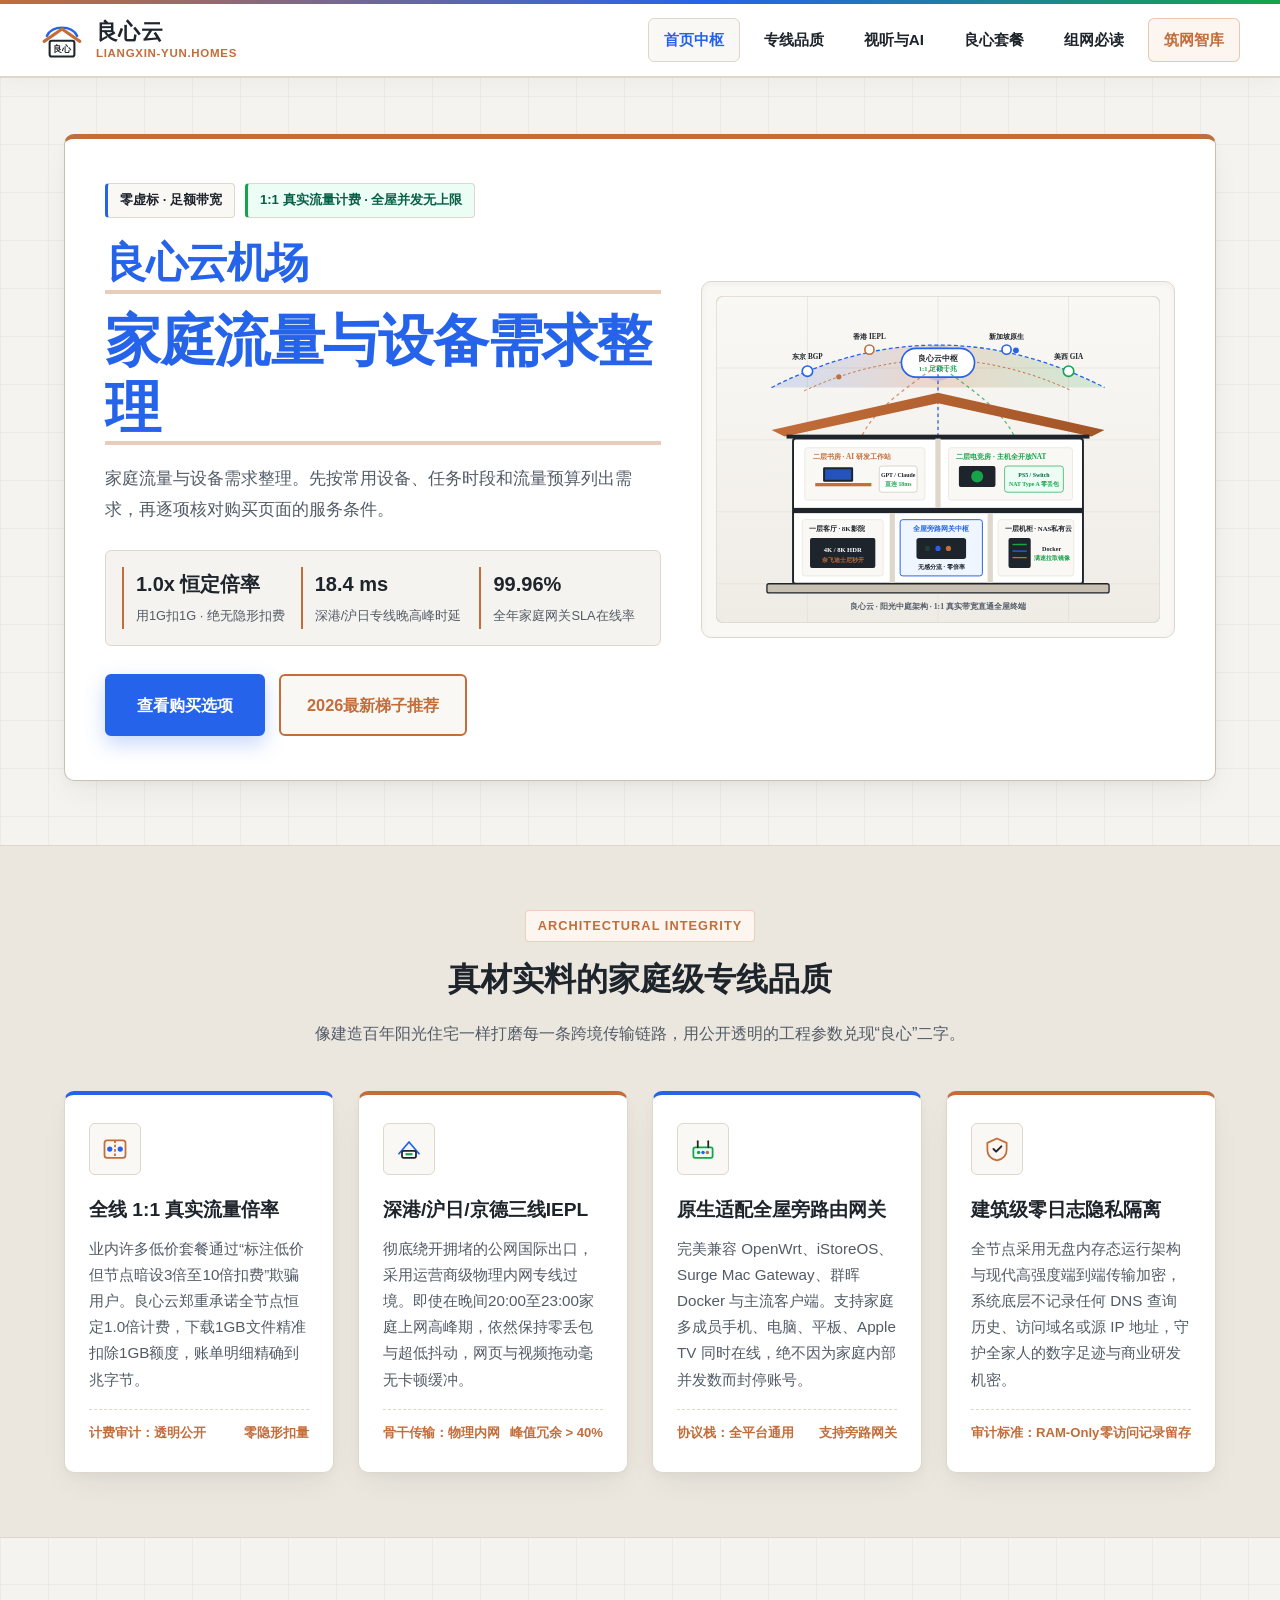
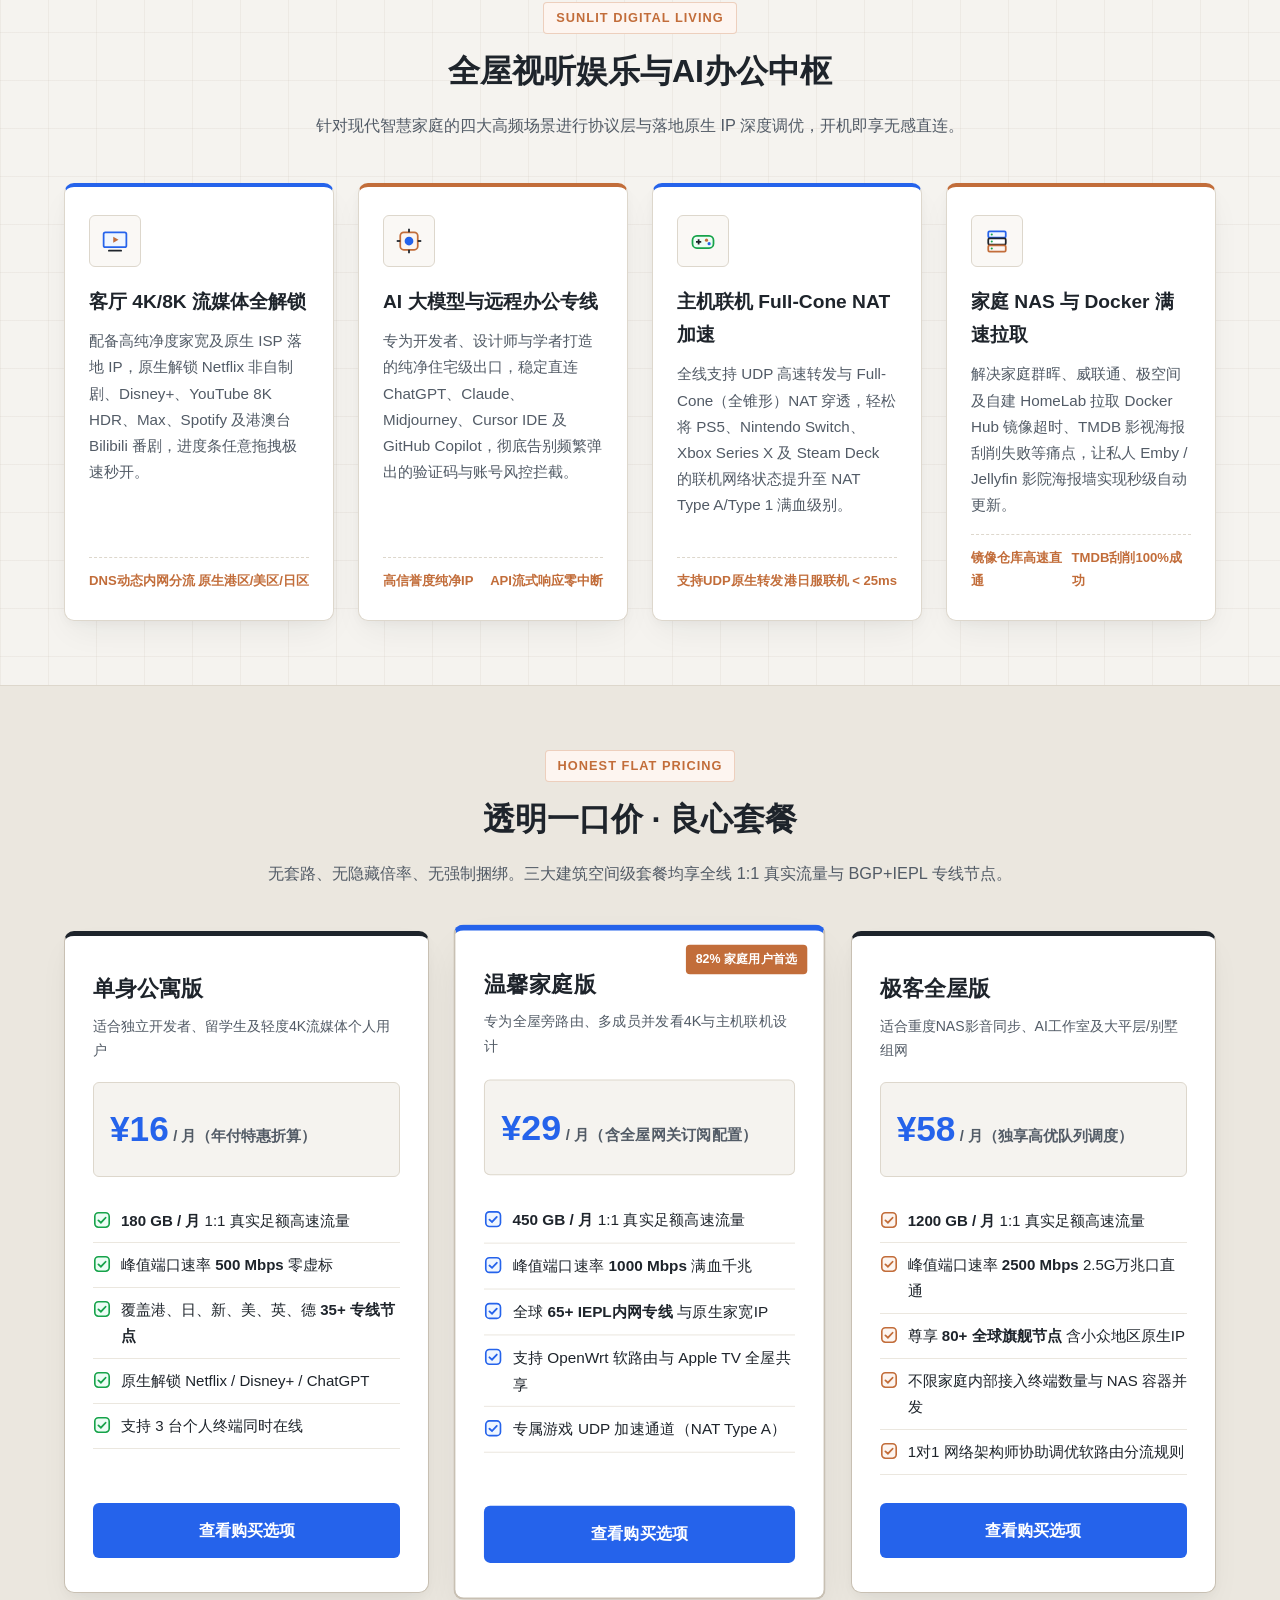
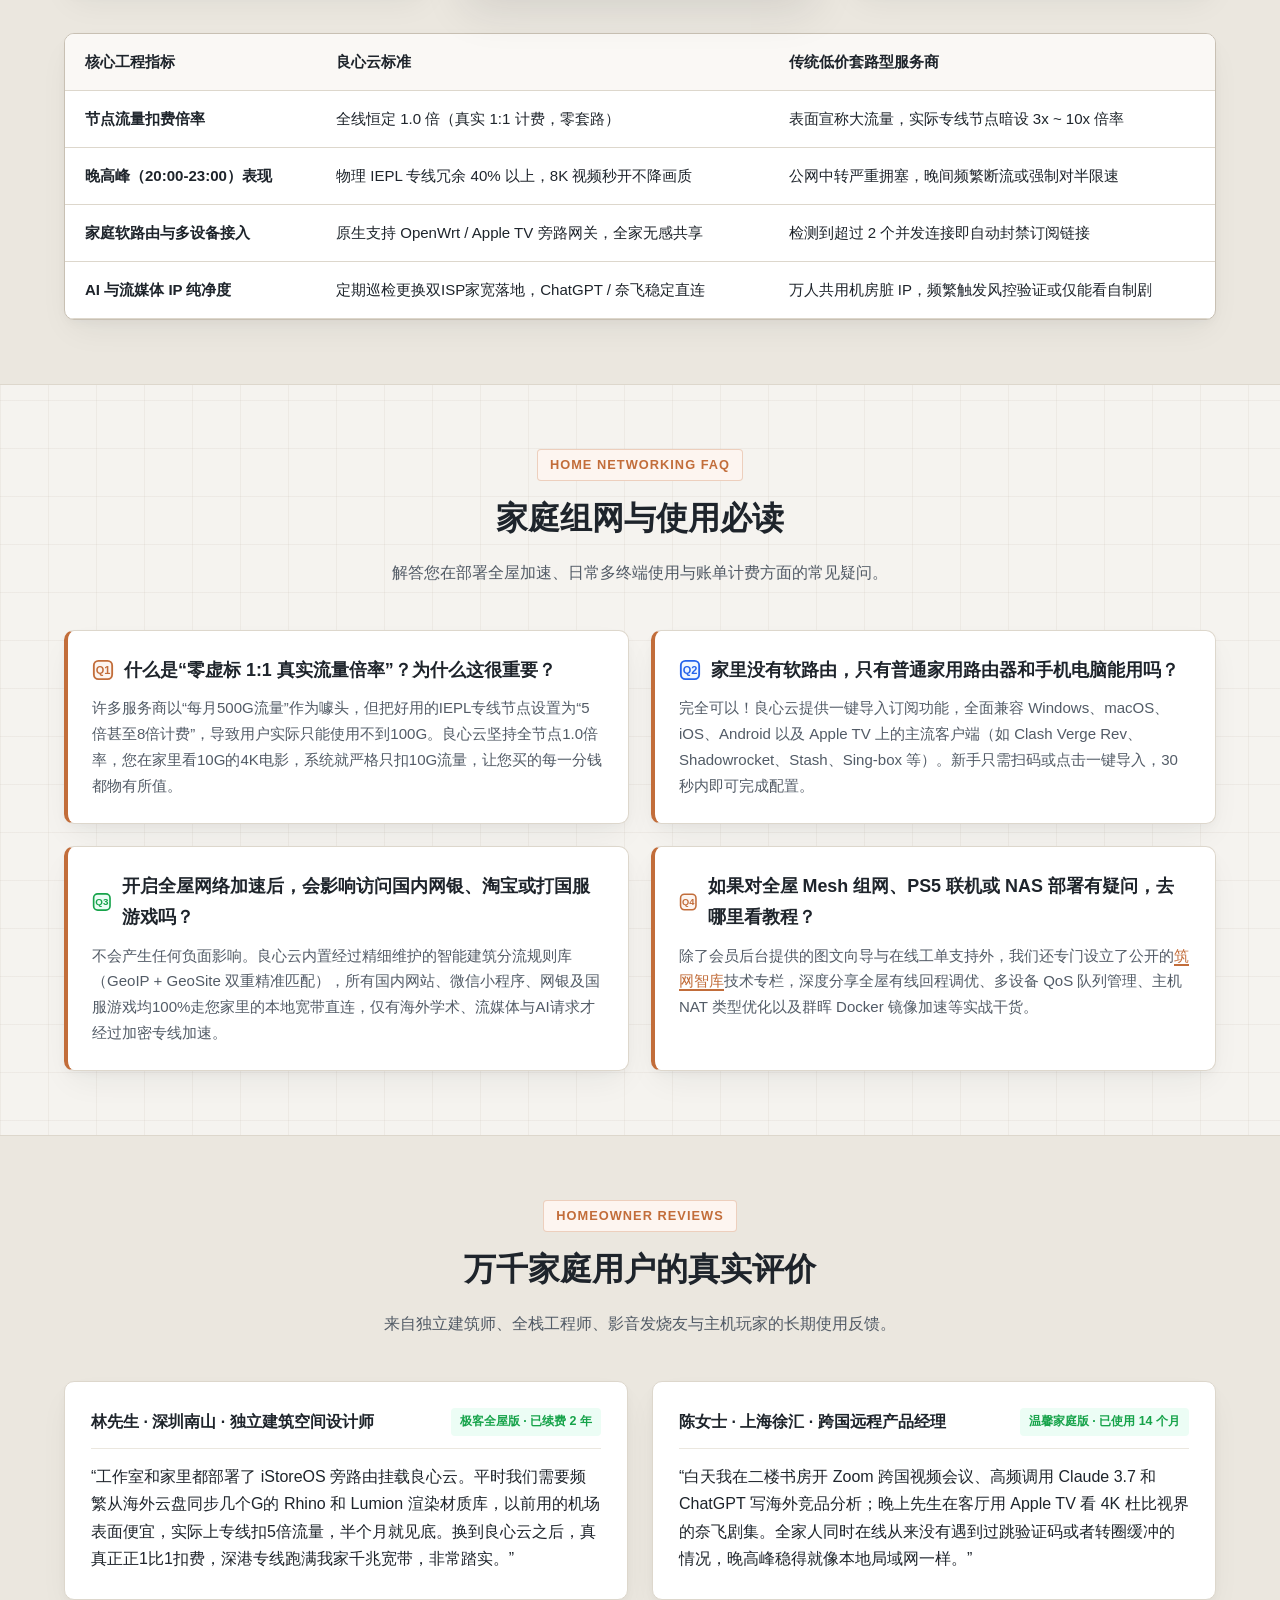
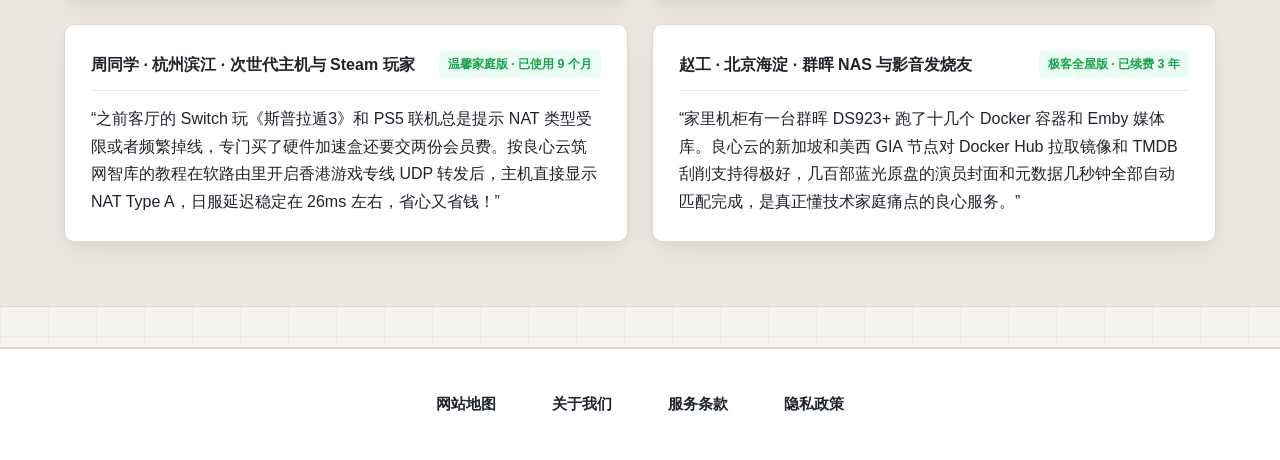
==== commit 343417aa: "Improve landing-page metadata, headings and crawl consistency" ====
--- a/index.html
+++ b/index.html
@@ -2,76 +2,26 @@
 <html lang="zh-CN">
 <head>
   <meta charset="UTF-8">
-  <meta name="viewport" content="width=device-width, initial-scale=1.0">
-  <title>良心云 - 拒绝虚标倍率的家庭级全屋千兆网络加速与高口碑机场推荐</title>
-  <meta name="description" content="良心云专注构建真材实料的智慧家庭与个人跨境网络加速中枢。坚持1:1真实流量计费与零虚标带宽，全天候IEPL内网专线直连，实现4K流媒体极速秒开与AI生产力满血响应，是2026年口碑出众的透明一口价机场推荐首选。">
-  <meta name="keywords" content="良心云,网络加速,极速秒开,机场推荐,家庭全屋加速,IEPL专线,流媒体解锁,透明倍率节点">
+  <meta name="viewport" content="width=device-width, initial-scale=1">
+  <title>良心云机场｜家庭流量与设备需求整理</title>
+  <meta name="description" content="围绕良心云的家庭流量与设备需求整理整理实用资料。按自己的设备、使用场景与预算核对服务条件，再查看外部购买页面的具体商品和条款。">
+  
   <link rel="canonical" href="https://liangxin-yun.homes/">
-  <meta property="og:title" content="良心云 - 拒绝虚标倍率的家庭级全屋千兆网络加速与高口碑机场推荐">
-  <meta property="og:description" content="良心云坚持1:1真实流量计费与零虚标千兆带宽，全屋软路由、PS5主机、8K影院与AI研发工作站极速秒开，为您打造阳光透明的跨境网络加速体验。">
+  <meta property="og:title" content="良心云机场｜家庭流量与设备需求整理">
+  <meta property="og:description" content="围绕良心云的家庭流量与设备需求整理整理实用资料。按自己的设备、使用场景与预算核对服务条件，再查看外部购买页面的具体商品和条款。">
   <meta property="og:image" content="https://liangxin-yun.homes/hero-smart-atrium.svg">
   <meta property="og:url" content="https://liangxin-yun.homes/">
   <meta property="og:type" content="website">
   <meta property="og:site_name" content="良心云">
   <meta name="twitter:card" content="summary_large_image">
-  <meta name="twitter:title" content="良心云 - 拒绝虚标倍率的家庭级全屋千兆网络加速与高口碑机场推荐">
-  <meta name="twitter:description" content="良心云坚持1:1真实流量计费与零虚标千兆带宽，实现全屋视听娱乐与AI办公极速秒开。">
+  <meta name="twitter:title" content="良心云机场｜家庭流量与设备需求整理">
+  <meta name="twitter:description" content="围绕良心云的家庭流量与设备需求整理整理实用资料。按自己的设备、使用场景与预算核对服务条件，再查看外部购买页面的具体商品和条款。">
   <meta name="twitter:image" content="https://liangxin-yun.homes/hero-smart-atrium.svg">
   <link rel="stylesheet" href="style.css">
-  <script type="application/ld+json">
-  {
-    "@context": "https://schema.org",
-    "@type": "Product",
-    "name": "良心云全屋千兆专线网络加速服务",
-    "brand": {
-      "@type": "Brand",
-      "name": "良心云"
-    },
-    "description": "良心云采用1:1真实流量计费与BGP+IEPL金融级内网专线架构，为个人工作站与现代智慧家庭提供零虚标、极速秒开的全球网络加速体验。",
-    "image": "https://liangxin-yun.homes/hero-smart-atrium.svg",
-    "url": "https://liangxin-yun.homes/",
-    "offers": {
-      "@type": "AggregateOffer",
-      "priceCurrency": "CNY",
-      "lowPrice": "16.00",
-      "highPrice": "58.00",
-      "offerCount": "3",
-      "offers": [
-        {
-          "@type": "Offer",
-          "name": "良心云 · 单身公寓版",
-          "price": "16.00",
-          "priceCurrency": "CNY",
-          "availability": "https://schema.org/InStock",
-          "url": "https://ww012.twilightaff.com/#/?code=A56DH1Af"
-        },
-        {
-          "@type": "Offer",
-          "name": "良心云 · 温馨家庭版",
-          "price": "29.00",
-          "priceCurrency": "CNY",
-          "availability": "https://schema.org/InStock",
-          "url": "https://ww012.twilightaff.com/#/?code=A56DH1Af"
-        },
-        {
-          "@type": "Offer",
-          "name": "良心云 · 极客全屋版",
-          "price": "58.00",
-          "priceCurrency": "CNY",
-          "availability": "https://schema.org/InStock",
-          "url": "https://ww012.twilightaff.com/#/?code=A56DH1Af"
-        }
-      ]
-    },
-    "aggregateRating": {
-      "@type": "AggregateRating",
-      "ratingValue": "4.9",
-      "reviewCount": "1480",
-      "bestRating": "5",
-      "worstRating": "1"
-    }
-  }
-  </script>
+  
+
+<script id="landing-maintenance-schema" type="application/ld+json">{"@context": "https://schema.org", "@type": "WebSite", "name": "良心云机场｜家庭流量与设备需求整理", "url": "https://liangxin-yun.homes/", "inLanguage": "zh-CN"}</script>
+<link rel="stylesheet" href="landing-maintenance.css">
 </head>
 <body>
   <header class="site-header">
@@ -109,10 +59,8 @@
               <span class="spec-badge">零虚标 · 足额带宽</span>
               <span class="spec-badge emerald">1:1 真实流量计费 · 全屋并发无上限</span>
             </div>
-            <h1>构筑阳光透明的<span>家庭级千兆网络加速</span>中枢</h1>
-            <p class="hero-subtitle">
-              告别暗藏高倍率陷阱与晚高峰限速的套路节点。<strong>良心云</strong>以现代建筑级冗余标准打造 BGP + IEPL 专线底座，无论是书房 AI 研发工作站、客厅 8K 流媒体影院，还是次世代主机联机与 NAS 容器同步，均享极速秒开与恒定低时延。
-            </p>
+            <h1 data-landing-title="true"><span class="landing-brand">良心云机场</span><span class="landing-focus">家庭流量与设备需求整理</span></h1>
+            <p class="hero-subtitle">家庭流量与设备需求整理。先按常用设备、任务时段和流量预算列出需求，再逐项核对购买页面的服务条件。</p>
             <div class="hero-metrics-bar">
               <div class="metric-cell">
                 <span class="metric-val">1.0x 恒定倍率</span>
@@ -128,7 +76,7 @@
               </div>
             </div>
             <div class="hero-cta-group">
-              <a href="https://ww012.twilightaff.com/#/?code=A56DH1Af" class="btn-primary" rel="nofollow" target="_blank">开启免费试用</a>
+              <a href="https://ww012.twilightaff.com/#/?code=A56DH1Af" class="btn-primary" target="_blank" rel="nofollow noopener sponsored">查看购买选项</a>
               <a href="https://tizilab.net/paihang/" class="btn-secondary" target="_blank">2026最新梯子推荐</a>
             </div>
           </div>
@@ -358,7 +306,7 @@
                 <span>支持 3 台个人终端同时在线</span>
               </li>
             </ul>
-            <a href="https://ww012.twilightaff.com/#/?code=A56DH1Af" class="pricing-btn" rel="nofollow" target="_blank">立即选购单身公寓版</a>
+            <a href="https://ww012.twilightaff.com/#/?code=A56DH1Af" class="pricing-btn" target="_blank" rel="nofollow noopener sponsored">查看购买选项</a>
           </div>
 
           <!-- Tier 2 (Featured) -->
@@ -392,7 +340,7 @@
                 <span>专属游戏 UDP 加速通道（NAT Type A）</span>
               </li>
             </ul>
-            <a href="https://ww012.twilightaff.com/#/?code=A56DH1Af" class="pricing-btn" rel="nofollow" target="_blank">立即选购温馨家庭版</a>
+            <a href="https://ww012.twilightaff.com/#/?code=A56DH1Af" class="pricing-btn" target="_blank" rel="nofollow noopener sponsored">查看购买选项</a>
           </div>
 
           <!-- Tier 3 -->
@@ -425,7 +373,7 @@
                 <span>1对1 网络架构师协助调优软路由分流规则</span>
               </li>
             </ul>
-            <a href="https://ww012.twilightaff.com/#/?code=A56DH1Af" class="pricing-btn" rel="nofollow" target="_blank">立即选购极客全屋版</a>
+            <a href="https://ww012.twilightaff.com/#/?code=A56DH1Af" class="pricing-btn" target="_blank" rel="nofollow noopener sponsored">查看购买选项</a>
           </div>
         </div>
 
--- a/landing-maintenance.css
+++ b/landing-maintenance.css
@@ -0,0 +1,14 @@
+/* Scoped heading and keyboard improvements; original brand design remains. */
+h1[data-landing-title]{font-size:clamp(2rem,4.4vw,4.4rem);line-height:1.18;letter-spacing:-.025em;overflow-wrap:anywhere}
+h1[data-landing-title] .landing-brand{display:block;font-size:.74em;line-height:1.3;margin-bottom:.35em}
+h1[data-landing-title] .landing-focus{display:block;font-size:1em}
+a:focus-visible,button:focus-visible{outline:3px solid currentColor;outline-offset:5px}
+@media(max-width:600px){h1[data-landing-title]{font-size:clamp(1.65rem,7.8vw,2.3rem);line-height:1.22;max-width:100%;margin-top:.4em;margin-bottom:.6em}h1[data-landing-title] .landing-brand{font-size:.78em}}
+@media(prefers-reduced-motion:reduce){*,*::before,*::after{animation-duration:.01ms!important;animation-iteration-count:1!important;scroll-behavior:auto!important}}
+
+/* Repairs tied to measured mobile failures. */
+@media(max-width:600px){
+div.hero-content{display:flex;flex-direction:column;align-items:stretch;gap:16px;padding-top:20px;padding-bottom:20px;min-width:0}
+div.hero-content > h1:nth-of-type(1){order:-2}
+div.hero-cta-group{order:-1;position:relative;z-index:2;margin-top:0;margin-bottom:0}
+}
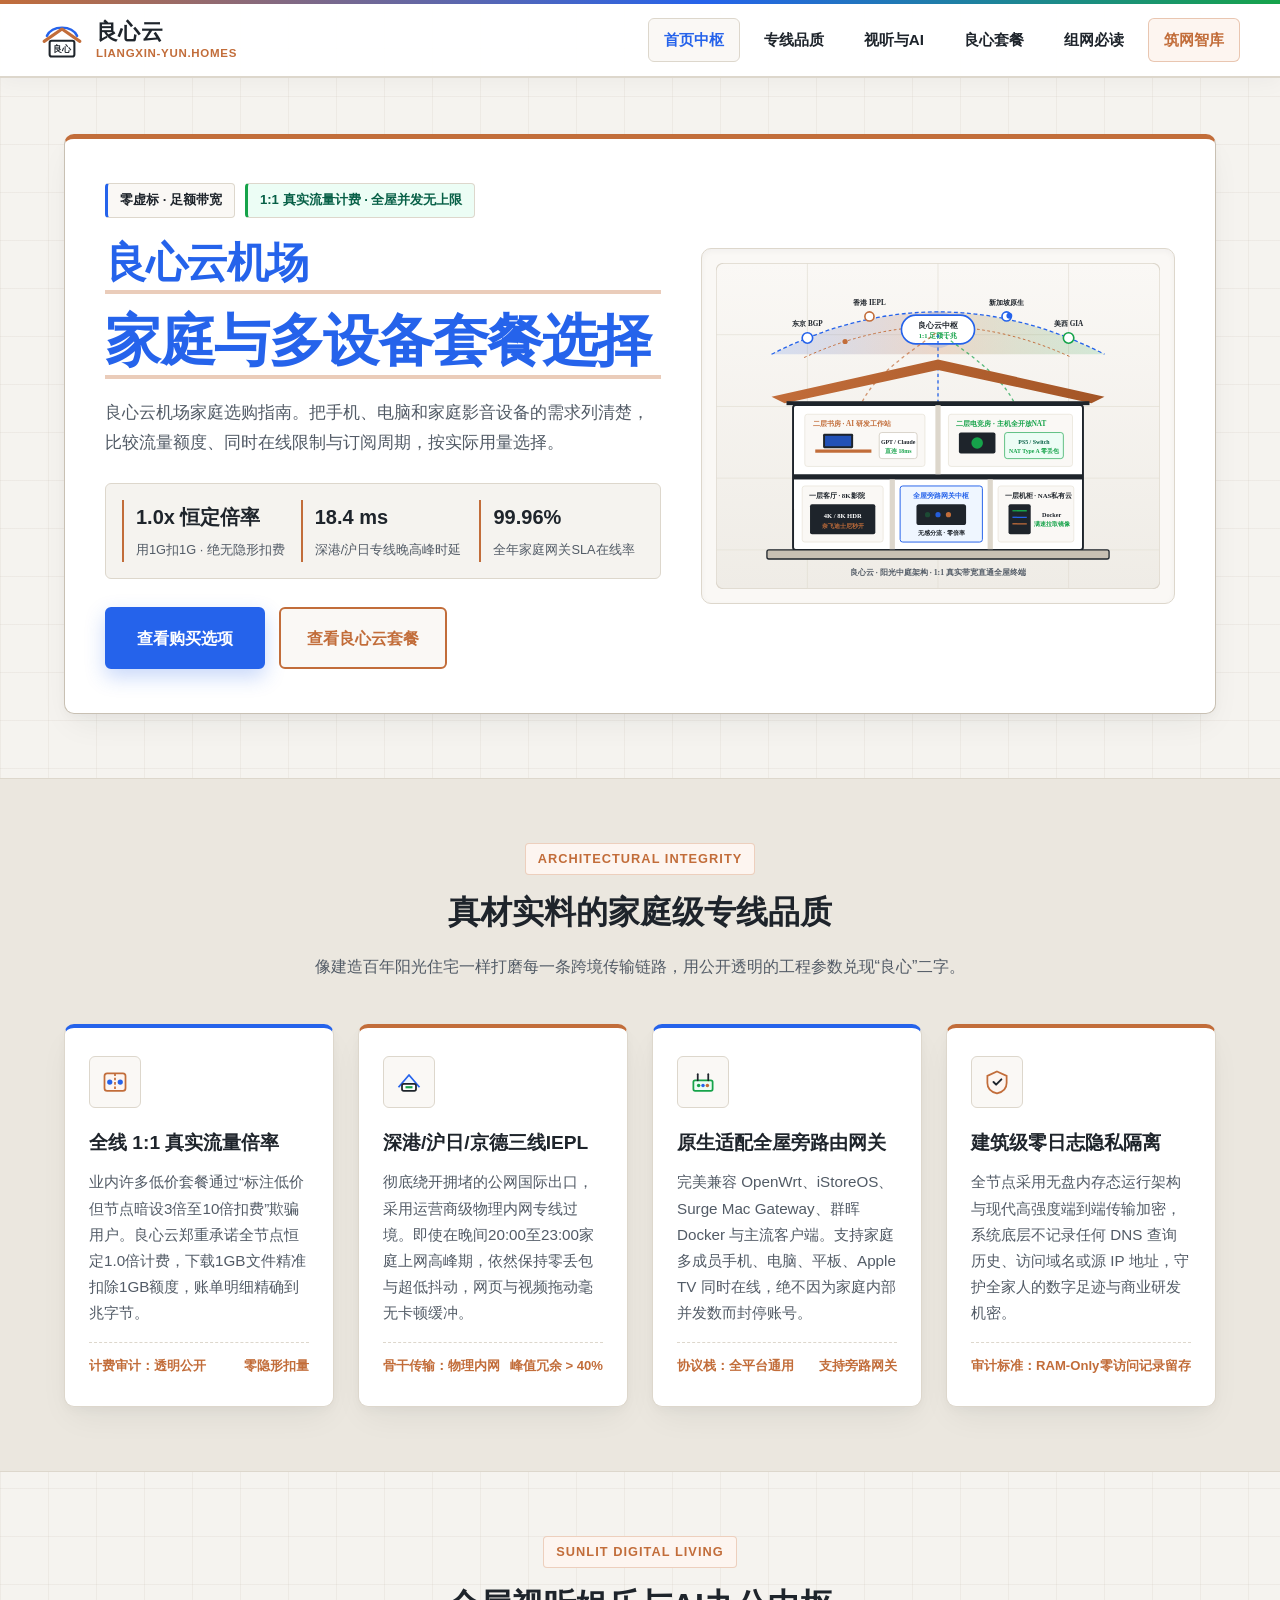
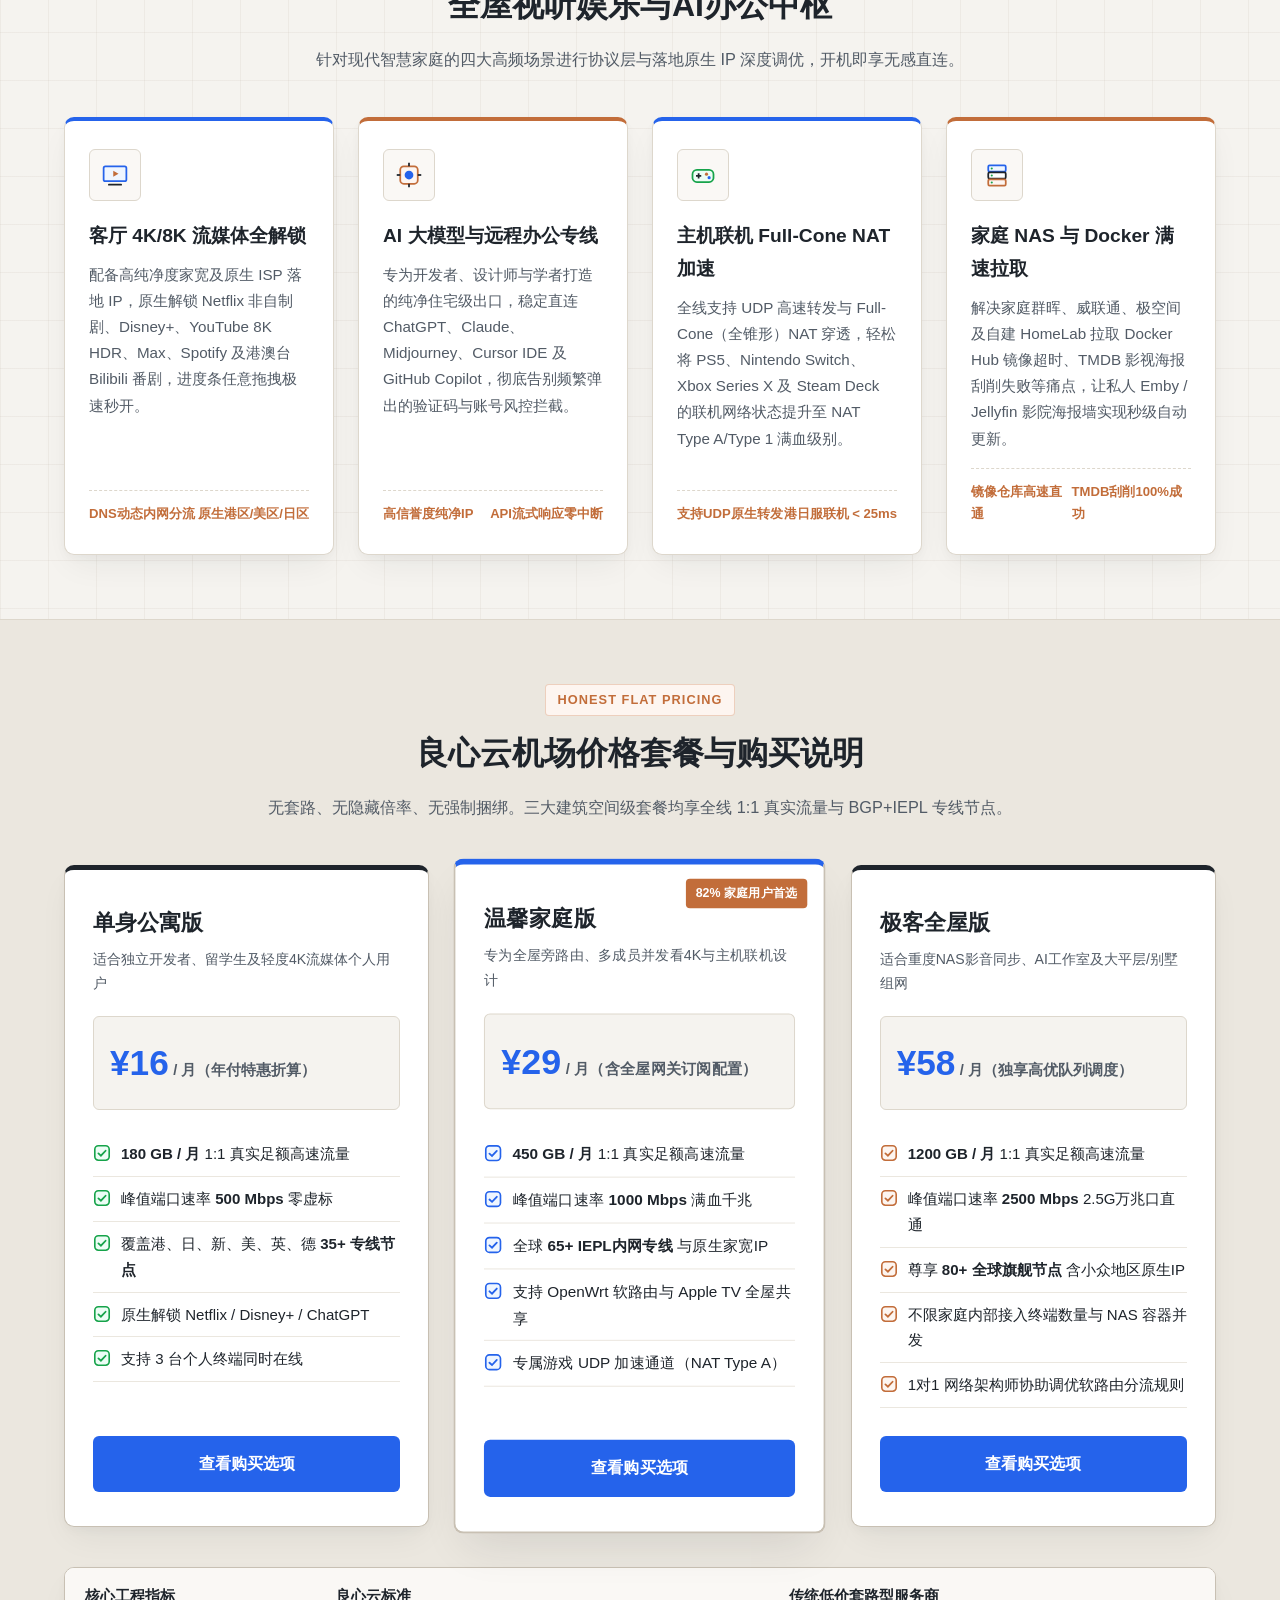
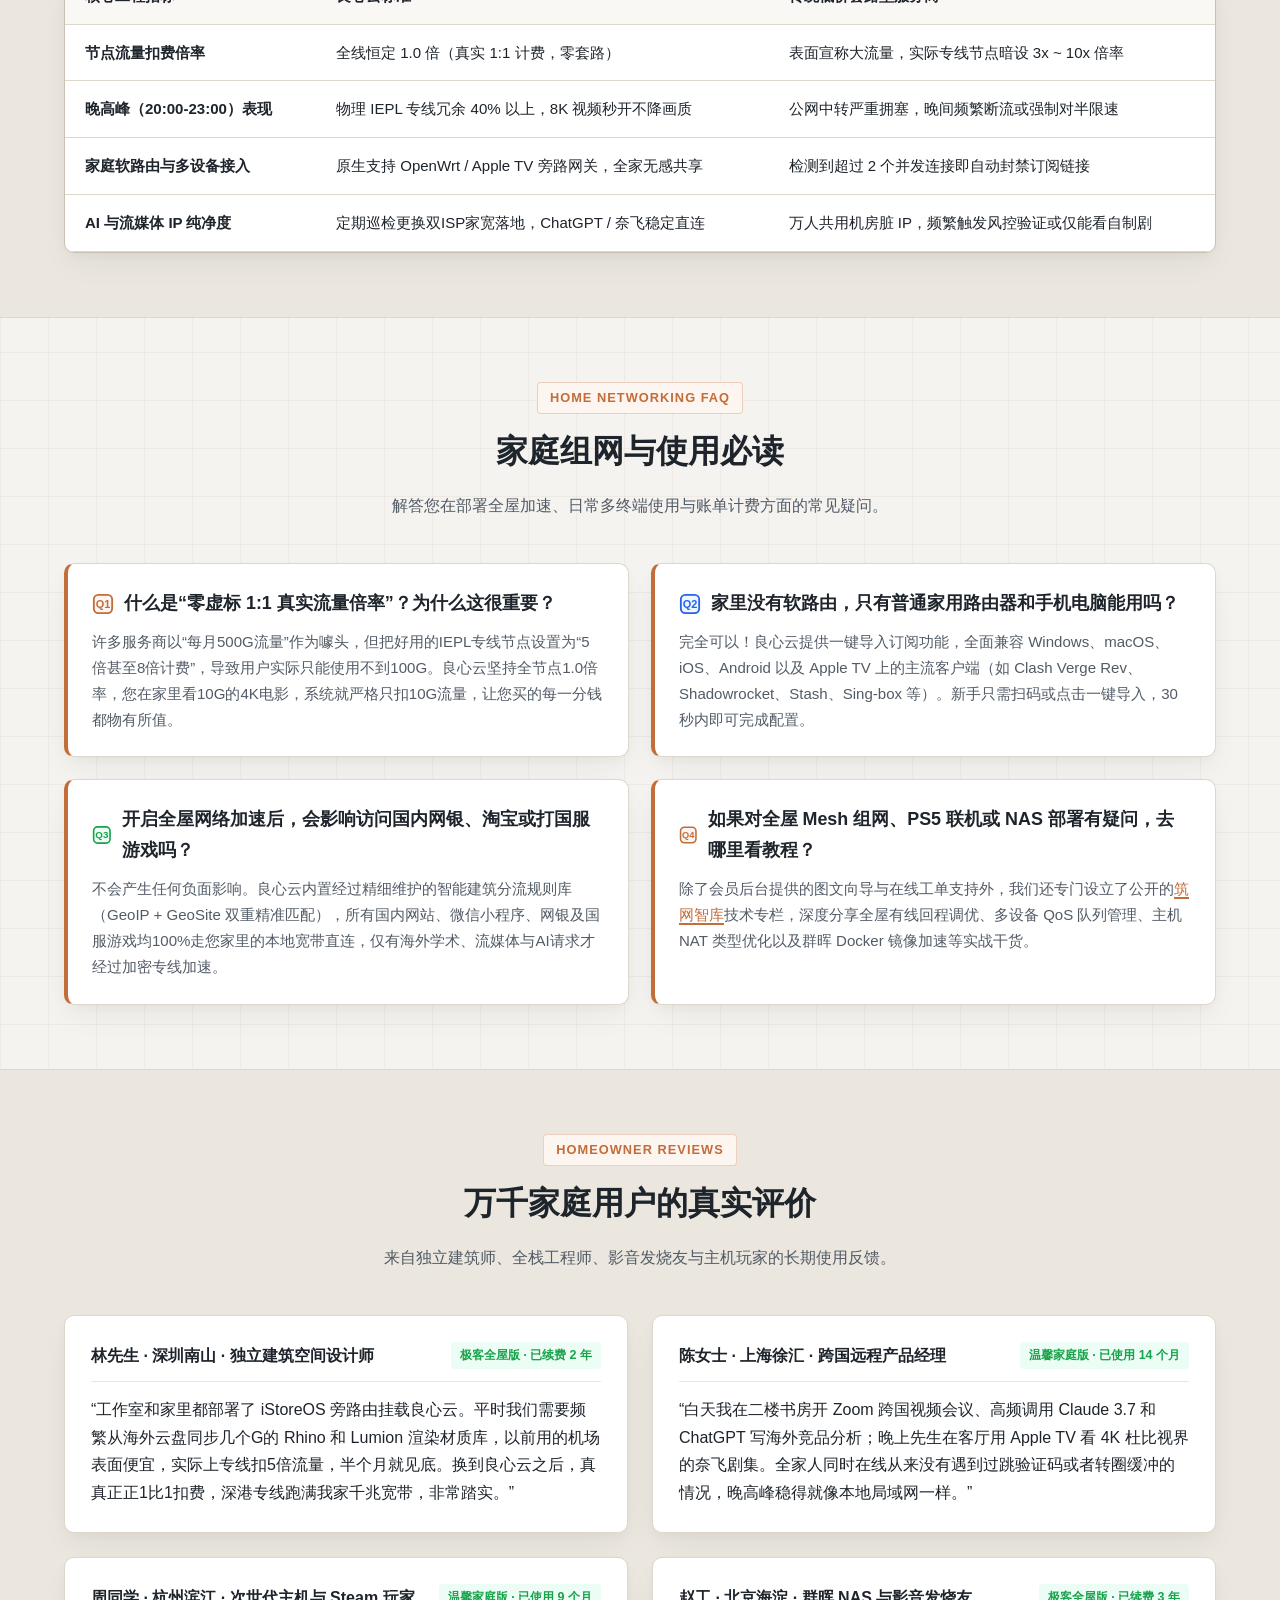
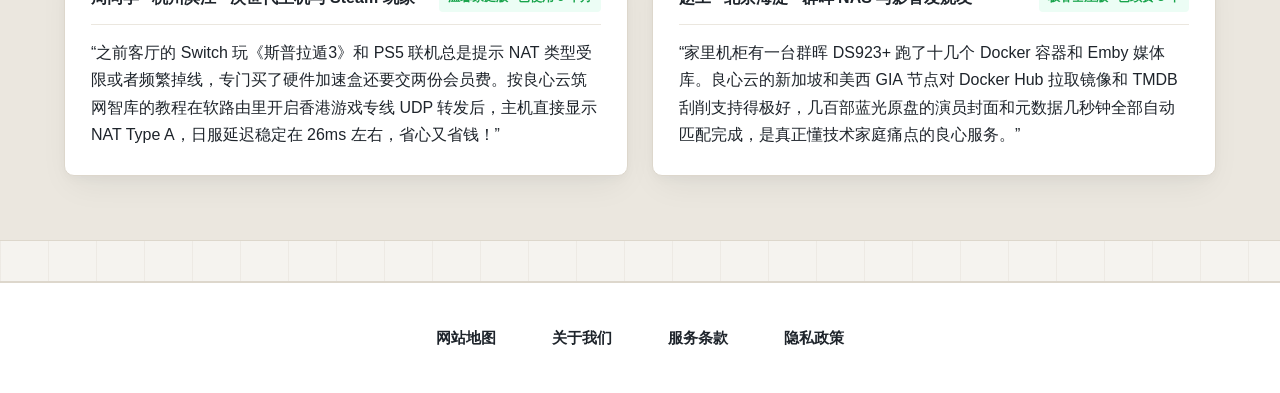
==== commit 1c07743f: "Update recommendation links and brand package navigation" ====
--- a/index.html
+++ b/index.html
@@ -1,517 +1,492 @@
 <!DOCTYPE html>
+
 <html lang="zh-CN">
 <head>
-  <meta charset="UTF-8">
-  <meta name="viewport" content="width=device-width, initial-scale=1">
-  <title>良心云机场｜家庭流量与设备需求整理</title>
-  <meta name="description" content="围绕良心云的家庭流量与设备需求整理整理实用资料。按自己的设备、使用场景与预算核对服务条件，再查看外部购买页面的具体商品和条款。">
-  
-  <link rel="canonical" href="https://liangxin-yun.homes/">
-  <meta property="og:title" content="良心云机场｜家庭流量与设备需求整理">
-  <meta property="og:description" content="围绕良心云的家庭流量与设备需求整理整理实用资料。按自己的设备、使用场景与预算核对服务条件，再查看外部购买页面的具体商品和条款。">
-  <meta property="og:image" content="https://liangxin-yun.homes/hero-smart-atrium.svg">
-  <meta property="og:url" content="https://liangxin-yun.homes/">
-  <meta property="og:type" content="website">
-  <meta property="og:site_name" content="良心云">
-  <meta name="twitter:card" content="summary_large_image">
-  <meta name="twitter:title" content="良心云机场｜家庭流量与设备需求整理">
-  <meta name="twitter:description" content="围绕良心云的家庭流量与设备需求整理整理实用资料。按自己的设备、使用场景与预算核对服务条件，再查看外部购买页面的具体商品和条款。">
-  <meta name="twitter:image" content="https://liangxin-yun.homes/hero-smart-atrium.svg">
-  <link rel="stylesheet" href="style.css">
-  
-
-<script id="landing-maintenance-schema" type="application/ld+json">{"@context": "https://schema.org", "@type": "WebSite", "name": "良心云机场｜家庭流量与设备需求整理", "url": "https://liangxin-yun.homes/", "inLanguage": "zh-CN"}</script>
-<link rel="stylesheet" href="landing-maintenance.css">
+<meta charset="utf-8"/>
+<meta content="width=device-width, initial-scale=1" name="viewport"/>
+<title>良心云机场｜家庭与多设备套餐选择指南</title>
+<meta content="良心云机场家庭选购指南。把手机、电脑和家庭影音设备的需求列清楚，比较流量额度、同时在线限制与订阅周期，按实际用量选择。" name="description"/>
+<link href="https://liangxin-yun.homes/" rel="canonical"/>
+<meta content="良心云机场｜家庭与多设备套餐选择指南" property="og:title"/>
+<meta content="良心云机场家庭选购指南。把手机、电脑和家庭影音设备的需求列清楚，比较流量额度、同时在线限制与订阅周期，按实际用量选择。" property="og:description"/>
+<meta content="https://liangxin-yun.homes/hero-smart-atrium.svg" property="og:image"/>
+<meta content="https://liangxin-yun.homes/" property="og:url"/>
+<meta content="website" property="og:type"/>
+<meta content="良心云" property="og:site_name"/>
+<meta content="summary_large_image" name="twitter:card"/>
+<meta content="良心云机场｜家庭与多设备套餐选择指南" name="twitter:title"/>
+<meta content="良心云机场家庭选购指南。把手机、电脑和家庭影音设备的需求列清楚，比较流量额度、同时在线限制与订阅周期，按实际用量选择。" name="twitter:description"/>
+<meta content="https://liangxin-yun.homes/hero-smart-atrium.svg" name="twitter:image"/>
+<link href="style.css" rel="stylesheet"/>
+<script id="landing-maintenance-schema" type="application/ld+json">{"@context":"https://schema.org","@type":"WebSite","name":"良心云机场｜家庭流量与设备需求整理","url":"https://liangxin-yun.homes/","inLanguage":"zh-CN"}</script>
+<link href="landing-maintenance.css" rel="stylesheet"/>
 </head>
 <body>
-  <header class="site-header">
-    <div class="container header-inner">
-      <a href="index.html" class="brand-logo" aria-label="良心云首页">
-        <svg viewBox="0 0 64 64" role="img" aria-label="良心云阳光屋脊与云穹融合标志">
-          <path d="M10 26 C18 10, 46 10, 54 26" fill="none" stroke="#2563EB" stroke-width="3.5" stroke-linecap="round"/>
-          <path d="M6 34 L32 16 L58 34" fill="none" stroke="#C26D3A" stroke-width="4.5" stroke-linecap="round" stroke-linejoin="round"/>
-          <rect x="14" y="33" width="36" height="23" rx="3" fill="#FFFFFF" stroke="#1E242B" stroke-width="3"/>
-          <text x="32" y="49" text-anchor="middle" font-size="13" font-weight="900" fill="#1E242B">良心</text>
-        </svg>
-        <div class="brand-text-wrap">
-          <span class="brand-title">良心云</span>
-          <span class="brand-domain">LIANGXIN-YUN.HOMES</span>
-        </div>
-      </a>
-      <nav class="main-nav" aria-label="主导航">
-        <a href="index.html" class="active">首页中枢</a>
-        <a href="index.html#advantages">专线品质</a>
-        <a href="index.html#media-ai">视听与AI</a>
-        <a href="index.html#pricing">良心套餐</a>
-        <a href="index.html#faq">组网必读</a>
-        <a href="homestead-wiki.html" class="nav-hub-pill">筑网智库</a>
-      </nav>
-    </div>
-  </header>
-
-  <main>
-    <!-- Hero Section -->
-    <section class="hero-section">
-      <div class="container">
-        <div class="hero-atrium-frame">
-          <div class="hero-content">
-            <div class="atrium-badge-row">
-              <span class="spec-badge">零虚标 · 足额带宽</span>
-              <span class="spec-badge emerald">1:1 真实流量计费 · 全屋并发无上限</span>
-            </div>
-            <h1 data-landing-title="true"><span class="landing-brand">良心云机场</span><span class="landing-focus">家庭流量与设备需求整理</span></h1>
-            <p class="hero-subtitle">家庭流量与设备需求整理。先按常用设备、任务时段和流量预算列出需求，再逐项核对购买页面的服务条件。</p>
-            <div class="hero-metrics-bar">
-              <div class="metric-cell">
-                <span class="metric-val">1.0x 恒定倍率</span>
-                <span class="metric-lbl">用1G扣1G · 绝无隐形扣费</span>
-              </div>
-              <div class="metric-cell">
-                <span class="metric-val">18.4 ms</span>
-                <span class="metric-lbl">深港/沪日专线晚高峰时延</span>
-              </div>
-              <div class="metric-cell">
-                <span class="metric-val">99.96%</span>
-                <span class="metric-lbl">全年家庭网关SLA在线率</span>
-              </div>
-            </div>
-            <div class="hero-cta-group">
-              <a href="https://ww012.twilightaff.com/#/?code=A56DH1Af" class="btn-primary" target="_blank" rel="nofollow noopener sponsored">查看购买选项</a>
-              <a href="https://tizilab.net/paihang/" class="btn-secondary" target="_blank">2026最新梯子推荐</a>
-            </div>
-          </div>
-          <div class="hero-visual-box">
-            <img src="hero-smart-atrium.svg" alt="良心云智慧家庭全屋光纤中枢与云端互联动态透视图" class="hero-anim-img" width="680" height="500">
-          </div>
-        </div>
-      </div>
-    </section>
-
-    <!-- Core Advantages Section -->
-    <section id="advantages" class="section-block alt-bg">
-      <div class="container">
-        <div class="section-header">
-          <span class="section-eyebrow">ARCHITECTURAL INTEGRITY</span>
-          <h2>真材实料的家庭级专线品质</h2>
-          <p>像建造百年阳光住宅一样打磨每一条跨境传输链路，用公开透明的工程参数兑现“良心”二字。</p>
-        </div>
-        <div class="grid-4">
-          <article class="arch-card">
-            <div>
-              <div class="card-icon-wrap">
-                <svg viewBox="0 0 32 32" fill="none" role="img" aria-label="零虚标1比1真实倍率图标">
-                  <rect x="4" y="6" width="24" height="20" rx="3" fill="#FDF5F0" stroke="#C26D3A" stroke-width="2"/>
-                  <line x1="16" y1="6" x2="16" y2="26" stroke="#C26D3A" stroke-width="2" stroke-dasharray="3 2"/>
-                  <circle cx="10" cy="16" r="3" fill="#2563EB"/>
-                  <circle cx="22" cy="16" r="3" fill="#2563EB"/>
-                </svg>
-              </div>
-              <h3>全线 1:1 真实流量倍率</h3>
-              <p>业内许多低价套餐通过“标注低价但节点暗设3倍至10倍扣费”欺骗用户。良心云郑重承诺全节点恒定1.0倍计费，下载1GB文件精准扣除1GB额度，账单明细精确到兆字节。</p>
-            </div>
-            <div class="card-spec-footer">
-              <span>计费审计：透明公开</span>
-              <span>零隐形扣量</span>
-            </div>
-          </article>
-
-          <article class="arch-card">
-            <div>
-              <div class="card-icon-wrap">
-                <svg viewBox="0 0 32 32" fill="none" role="img" aria-label="IEPL物理内网专线直连图标">
-                  <path d="M4 22 L16 8 L28 22" fill="#EFF6FF" stroke="#2563EB" stroke-width="2" stroke-linejoin="round"/>
-                  <rect x="8" y="18" width="16" height="8" rx="2" fill="#FFFFFF" stroke="#1E242B" stroke-width="2"/>
-                  <line x1="12" y1="22" x2="20" y2="22" stroke="#16A34A" stroke-width="2.5"/>
-                </svg>
-              </div>
-              <h3>深港/沪日/京德三线IEPL</h3>
-              <p>彻底绕开拥堵的公网国际出口，采用运营商级物理内网专线过境。即使在晚间20:00至23:00家庭上网高峰期，依然保持零丢包与超低抖动，网页与视频拖动毫无卡顿缓冲。</p>
-            </div>
-            <div class="card-spec-footer">
-              <span>骨干传输：物理内网</span>
-              <span>峰值冗余 &gt; 40%</span>
-            </div>
-          </article>
-
-          <article class="arch-card">
-            <div>
-              <div class="card-icon-wrap">
-                <svg viewBox="0 0 32 32" fill="none" role="img" aria-label="全屋软路由与多终端并发图标">
-                  <rect x="5" y="14" width="22" height="12" rx="2" fill="#ECFDF5" stroke="#16A34A" stroke-width="2"/>
-                  <line x1="10" y1="14" x2="10" y2="7" stroke="#1E242B" stroke-width="2" stroke-linecap="round"/>
-                  <line x1="22" y1="14" x2="22" y2="7" stroke="#1E242B" stroke-width="2" stroke-linecap="round"/>
-                  <circle cx="11" cy="20" r="2" fill="#16A34A"/>
-                  <circle cx="16" cy="20" r="2" fill="#2563EB"/>
-                  <circle cx="21" cy="20" r="2" fill="#C26D3A"/>
-                </svg>
-              </div>
-              <h3>原生适配全屋旁路由网关</h3>
-              <p>完美兼容 OpenWrt、iStoreOS、Surge Mac Gateway、群晖 Docker 与主流客户端。支持家庭多成员手机、电脑、平板、Apple TV 同时在线，绝不因为家庭内部并发数而封停账号。</p>
-            </div>
-            <div class="card-spec-footer">
-              <span>协议栈：全平台通用</span>
-              <span>支持旁路网关</span>
-            </div>
-          </article>
-
-          <article class="arch-card">
-            <div>
-              <div class="card-icon-wrap">
-                <svg viewBox="0 0 32 32" fill="none" role="img" aria-label="零日志隐私防护建筑盾牌图标">
-                  <path d="M16 4 L27 9 V17 C27 23.5 22 27.5 16 29 C10 27.5 5 23.5 5 17 V9 L16 4 Z" fill="#FDF5F0" stroke="#C26D3A" stroke-width="2"/>
-                  <path d="M12 16 L15 19 L21 13" fill="none" stroke="#1E242B" stroke-width="2.2" stroke-linecap="round" stroke-linejoin="round"/>
-                </svg>
-              </div>
-              <h3>建筑级零日志隐私隔离</h3>
-              <p>全节点采用无盘内存态运行架构与现代高强度端到端传输加密，系统底层不记录任何 DNS 查询历史、访问域名或源 IP 地址，守护全家人的数字足迹与商业研发机密。</p>
-            </div>
-            <div class="card-spec-footer">
-              <span>审计标准：RAM-Only</span>
-              <span>零访问记录留存</span>
-            </div>
-          </article>
-        </div>
-      </div>
-    </section>
-
-    <!-- Streaming Media & AI Support Section -->
-    <section id="media-ai" class="section-block">
-      <div class="container">
-        <div class="section-header">
-          <span class="section-eyebrow">SUNLIT DIGITAL LIVING</span>
-          <h2>全屋视听娱乐与AI办公中枢</h2>
-          <p>针对现代智慧家庭的四大高频场景进行协议层与落地原生 IP 深度调优，开机即享无感直连。</p>
-        </div>
-        <div class="grid-4">
-          <article class="arch-card">
-            <div>
-              <div class="card-icon-wrap">
-                <svg viewBox="0 0 32 32" fill="none" role="img" aria-label="客厅8K流媒体影院解锁图标">
-                  <rect x="3" y="6" width="26" height="17" rx="2" fill="#EFF6FF" stroke="#2563EB" stroke-width="2"/>
-                  <polygon points="14,11 14,18 20,14.5" fill="#C26D3A"/>
-                  <line x1="9" y1="27" x2="23" y2="27" stroke="#1E242B" stroke-width="2" stroke-linecap="round"/>
-                </svg>
-              </div>
-              <h3>客厅 4K/8K 流媒体全解锁</h3>
-              <p>配备高纯净度家宽及原生 ISP 落地 IP，原生解锁 Netflix 非自制剧、Disney+、YouTube 8K HDR、Max、Spotify 及港澳台 Bilibili 番剧，进度条任意拖拽极速秒开。</p>
-            </div>
-            <div class="card-spec-footer">
-              <span>DNS动态内网分流</span>
-              <span>原生港区/美区/日区</span>
-            </div>
-          </article>
-
-          <article class="arch-card">
-            <div>
-              <div class="card-icon-wrap">
-                <svg viewBox="0 0 32 32" fill="none" role="img" aria-label="书房AI大模型与远程研发图标">
-                  <rect x="6" y="6" width="20" height="20" rx="4" fill="#FDF5F0" stroke="#C26D3A" stroke-width="2"/>
-                  <circle cx="16" cy="16" r="5" fill="#2563EB"/>
-                  <line x1="16" y1="2" x2="16" y2="6" stroke="#1E242B" stroke-width="2"/>
-                  <line x1="16" y1="26" x2="16" y2="30" stroke="#1E242B" stroke-width="2"/>
-                  <line x1="2" y1="16" x2="6" y2="16" stroke="#1E242B" stroke-width="2"/>
-                  <line x1="26" y1="16" x2="30" y2="16" stroke="#1E242B" stroke-width="2"/>
-                </svg>
-              </div>
-              <h3>AI 大模型与远程办公专线</h3>
-              <p>专为开发者、设计师与学者打造的纯净住宅级出口，稳定直连 ChatGPT、Claude、Midjourney、Cursor IDE 及 GitHub Copilot，彻底告别频繁弹出的验证码与账号风控拦截。</p>
-            </div>
-            <div class="card-spec-footer">
-              <span>高信誉度纯净IP</span>
-              <span>API流式响应零中断</span>
-            </div>
-          </article>
-
-          <article class="arch-card">
-            <div>
-              <div class="card-icon-wrap">
-                <svg viewBox="0 0 32 32" fill="none" role="img" aria-label="主机联机FullCone全开放NAT图标">
-                  <rect x="4" y="10" width="24" height="14" rx="5" fill="#ECFDF5" stroke="#16A34A" stroke-width="2"/>
-                  <line x1="11" y1="14" x2="11" y2="20" stroke="#1E242B" stroke-width="2"/>
-                  <line x1="8" y1="17" x2="14" y2="17" stroke="#1E242B" stroke-width="2"/>
-                  <circle cx="20" cy="15" r="1.8" fill="#C26D3A"/>
-                  <circle cx="23" cy="19" r="1.8" fill="#2563EB"/>
-                </svg>
-              </div>
-              <h3>主机联机 Full-Cone NAT 加速</h3>
-              <p>全线支持 UDP 高速转发与 Full-Cone（全锥形）NAT 穿透，轻松将 PS5、Nintendo Switch、Xbox Series X 及 Steam Deck 的联机网络状态提升至 NAT Type A/Type 1 满血级别。</p>
-            </div>
-            <div class="card-spec-footer">
-              <span>支持UDP原生转发</span>
-              <span>港日服联机 &lt; 25ms</span>
-            </div>
-          </article>
-
-          <article class="arch-card">
-            <div>
-              <div class="card-icon-wrap">
-                <svg viewBox="0 0 32 32" fill="none" role="img" aria-label="群晖NAS与Docker容器同步图标">
-                  <rect x="6" y="5" width="20" height="7" rx="1.5" fill="#EFF6FF" stroke="#2563EB" stroke-width="2"/>
-                  <rect x="6" y="13" width="20" height="7" rx="1.5" fill="#FFFFFF" stroke="#1E242B" stroke-width="2"/>
-                  <rect x="6" y="21" width="20" height="7" rx="1.5" fill="#FDF5F0" stroke="#C26D3A" stroke-width="2"/>
-                  <circle cx="10" cy="8.5" r="1.2" fill="#16A34A"/>
-                  <circle cx="10" cy="16.5" r="1.2" fill="#16A34A"/>
-                  <circle cx="10" cy="24.5" r="1.2" fill="#16A34A"/>
-                </svg>
-              </div>
-              <h3>家庭 NAS 与 Docker 满速拉取</h3>
-              <p>解决家庭群晖、威联通、极空间及自建 HomeLab 拉取 Docker Hub 镜像超时、TMDB 影视海报刮削失败等痛点，让私人 Emby / Jellyfin 影院海报墙实现秒级自动更新。</p>
-            </div>
-            <div class="card-spec-footer">
-              <span>镜像仓库高速直通</span>
-              <span>TMDB刮削100%成功</span>
-            </div>
-          </article>
-        </div>
-      </div>
-    </section>
-
-    <!-- Pricing Comparison Table Section -->
-    <section id="pricing" class="section-block alt-bg">
-      <div class="container">
-        <div class="section-header">
-          <span class="section-eyebrow">HONEST FLAT PRICING</span>
-          <h2>透明一口价 · 良心套餐</h2>
-          <p>无套路、无隐藏倍率、无强制捆绑。三大建筑空间级套餐均享全线 1:1 真实流量与 BGP+IEPL 专线节点。</p>
-        </div>
-
-        <div class="grid-3">
-          <!-- Tier 1 -->
-          <div class="pricing-card">
-            <div class="tier-name">单身公寓版</div>
-            <p class="tier-scene">适合独立开发者、留学生及轻度4K流媒体个人用户</p>
-            <div class="tier-price-box">
-              <span class="price-num">¥16</span>
-              <span class="price-unit">/ 月（年付特惠折算）</span>
-            </div>
-            <ul class="tier-specs">
-              <li>
-                <svg viewBox="0 0 20 20" fill="none"><rect x="2" y="2" width="16" height="16" rx="4" fill="#ECFDF5" stroke="#16A34A" stroke-width="1.8"/><path d="M6 10.5L8.8 13L14 7.5" stroke="#16A34A" stroke-width="2" stroke-linecap="round"/></svg>
-                <span><strong>180 GB / 月</strong> 1:1 真实足额高速流量</span>
-              </li>
-              <li>
-                <svg viewBox="0 0 20 20" fill="none"><rect x="2" y="2" width="16" height="16" rx="4" fill="#ECFDF5" stroke="#16A34A" stroke-width="1.8"/><path d="M6 10.5L8.8 13L14 7.5" stroke="#16A34A" stroke-width="2" stroke-linecap="round"/></svg>
-                <span>峰值端口速率 <strong>500 Mbps</strong> 零虚标</span>
-              </li>
-              <li>
-                <svg viewBox="0 0 20 20" fill="none"><rect x="2" y="2" width="16" height="16" rx="4" fill="#ECFDF5" stroke="#16A34A" stroke-width="1.8"/><path d="M6 10.5L8.8 13L14 7.5" stroke="#16A34A" stroke-width="2" stroke-linecap="round"/></svg>
-                <span>覆盖港、日、新、美、英、德 <strong>35+ 专线节点</strong></span>
-              </li>
-              <li>
-                <svg viewBox="0 0 20 20" fill="none"><rect x="2" y="2" width="16" height="16" rx="4" fill="#ECFDF5" stroke="#16A34A" stroke-width="1.8"/><path d="M6 10.5L8.8 13L14 7.5" stroke="#16A34A" stroke-width="2" stroke-linecap="round"/></svg>
-                <span>原生解锁 Netflix / Disney+ / ChatGPT</span>
-              </li>
-              <li>
-                <svg viewBox="0 0 20 20" fill="none"><rect x="2" y="2" width="16" height="16" rx="4" fill="#ECFDF5" stroke="#16A34A" stroke-width="1.8"/><path d="M6 10.5L8.8 13L14 7.5" stroke="#16A34A" stroke-width="2" stroke-linecap="round"/></svg>
-                <span>支持 3 台个人终端同时在线</span>
-              </li>
-            </ul>
-            <a href="https://ww012.twilightaff.com/#/?code=A56DH1Af" class="pricing-btn" target="_blank" rel="nofollow noopener sponsored">查看购买选项</a>
-          </div>
-
-          <!-- Tier 2 (Featured) -->
-          <div class="pricing-card featured">
-            <span class="tier-ribbon">82% 家庭用户首选</span>
-            <div class="tier-name">温馨家庭版</div>
-            <p class="tier-scene">专为全屋旁路由、多成员并发看4K与主机联机设计</p>
-            <div class="tier-price-box">
-              <span class="price-num">¥29</span>
-              <span class="price-unit">/ 月（含全屋网关订阅配置）</span>
-            </div>
-            <ul class="tier-specs">
-              <li>
-                <svg viewBox="0 0 20 20" fill="none"><rect x="2" y="2" width="16" height="16" rx="4" fill="#EFF6FF" stroke="#2563EB" stroke-width="1.8"/><path d="M6 10.5L8.8 13L14 7.5" stroke="#2563EB" stroke-width="2" stroke-linecap="round"/></svg>
-                <span><strong>450 GB / 月</strong> 1:1 真实足额高速流量</span>
-              </li>
-              <li>
-                <svg viewBox="0 0 20 20" fill="none"><rect x="2" y="2" width="16" height="16" rx="4" fill="#EFF6FF" stroke="#2563EB" stroke-width="1.8"/><path d="M6 10.5L8.8 13L14 7.5" stroke="#2563EB" stroke-width="2" stroke-linecap="round"/></svg>
-                <span>峰值端口速率 <strong>1000 Mbps</strong> 满血千兆</span>
-              </li>
-              <li>
-                <svg viewBox="0 0 20 20" fill="none"><rect x="2" y="2" width="16" height="16" rx="4" fill="#EFF6FF" stroke="#2563EB" stroke-width="1.8"/><path d="M6 10.5L8.8 13L14 7.5" stroke="#2563EB" stroke-width="2" stroke-linecap="round"/></svg>
-                <span>全球 <strong>65+ IEPL内网专线</strong> 与原生家宽IP</span>
-              </li>
-              <li>
-                <svg viewBox="0 0 20 20" fill="none"><rect x="2" y="2" width="16" height="16" rx="4" fill="#EFF6FF" stroke="#2563EB" stroke-width="1.8"/><path d="M6 10.5L8.8 13L14 7.5" stroke="#2563EB" stroke-width="2" stroke-linecap="round"/></svg>
-                <span>支持 OpenWrt 软路由与 Apple TV 全屋共享</span>
-              </li>
-              <li>
-                <svg viewBox="0 0 20 20" fill="none"><rect x="2" y="2" width="16" height="16" rx="4" fill="#EFF6FF" stroke="#2563EB" stroke-width="1.8"/><path d="M6 10.5L8.8 13L14 7.5" stroke="#2563EB" stroke-width="2" stroke-linecap="round"/></svg>
-                <span>专属游戏 UDP 加速通道（NAT Type A）</span>
-              </li>
-            </ul>
-            <a href="https://ww012.twilightaff.com/#/?code=A56DH1Af" class="pricing-btn" target="_blank" rel="nofollow noopener sponsored">查看购买选项</a>
-          </div>
-
-          <!-- Tier 3 -->
-          <div class="pricing-card">
-            <div class="tier-name">极客全屋版</div>
-            <p class="tier-scene">适合重度NAS影音同步、AI工作室及大平层/别墅组网</p>
-            <div class="tier-price-box">
-              <span class="price-num">¥58</span>
-              <span class="price-unit">/ 月（独享高优队列调度）</span>
-            </div>
-            <ul class="tier-specs">
-              <li>
-                <svg viewBox="0 0 20 20" fill="none"><rect x="2" y="2" width="16" height="16" rx="4" fill="#FDF5F0" stroke="#C26D3A" stroke-width="1.8"/><path d="M6 10.5L8.8 13L14 7.5" stroke="#C26D3A" stroke-width="2" stroke-linecap="round"/></svg>
-                <span><strong>1200 GB / 月</strong> 1:1 真实足额高速流量</span>
-              </li>
-              <li>
-                <svg viewBox="0 0 20 20" fill="none"><rect x="2" y="2" width="16" height="16" rx="4" fill="#FDF5F0" stroke="#C26D3A" stroke-width="1.8"/><path d="M6 10.5L8.8 13L14 7.5" stroke="#C26D3A" stroke-width="2" stroke-linecap="round"/></svg>
-                <span>峰值端口速率 <strong>2500 Mbps</strong> 2.5G万兆口直通</span>
-              </li>
-              <li>
-                <svg viewBox="0 0 20 20" fill="none"><rect x="2" y="2" width="16" height="16" rx="4" fill="#FDF5F0" stroke="#C26D3A" stroke-width="1.8"/><path d="M6 10.5L8.8 13L14 7.5" stroke="#C26D3A" stroke-width="2" stroke-linecap="round"/></svg>
-                <span>尊享 <strong>80+ 全球旗舰节点</strong> 含小众地区原生IP</span>
-              </li>
-              <li>
-                <svg viewBox="0 0 20 20" fill="none"><rect x="2" y="2" width="16" height="16" rx="4" fill="#FDF5F0" stroke="#C26D3A" stroke-width="1.8"/><path d="M6 10.5L8.8 13L14 7.5" stroke="#C26D3A" stroke-width="2" stroke-linecap="round"/></svg>
-                <span>不限家庭内部接入终端数量与 NAS 容器并发</span>
-              </li>
-              <li>
-                <svg viewBox="0 0 20 20" fill="none"><rect x="2" y="2" width="16" height="16" rx="4" fill="#FDF5F0" stroke="#C26D3A" stroke-width="1.8"/><path d="M6 10.5L8.8 13L14 7.5" stroke="#C26D3A" stroke-width="2" stroke-linecap="round"/></svg>
-                <span>1对1 网络架构师协助调优软路由分流规则</span>
-              </li>
-            </ul>
-            <a href="https://ww012.twilightaff.com/#/?code=A56DH1Af" class="pricing-btn" target="_blank" rel="nofollow noopener sponsored">查看购买选项</a>
-          </div>
-        </div>
-
-        <!-- Home Gateway Comparison Matrix -->
-        <div class="matrix-table-wrap">
-          <table class="matrix-table" aria-label="良心云与传统虚标机场核心指标对比矩阵">
-            <thead>
-              <tr>
-                <th>核心工程指标</th>
-                <th>良心云标准</th>
-                <th>传统低价套路型服务商</th>
-              </tr>
-            </thead>
-            <tbody>
-              <tr>
-                <td><strong>节点流量扣费倍率</strong></td>
-                <td>全线恒定 1.0 倍（真实 1:1 计费，零套路）</td>
-                <td>表面宣称大流量，实际专线节点暗设 3x ~ 10x 倍率</td>
-              </tr>
-              <tr>
-                <td><strong>晚高峰（20:00-23:00）表现</strong></td>
-                <td>物理 IEPL 专线冗余 40% 以上，8K 视频秒开不降画质</td>
-                <td>公网中转严重拥塞，晚间频繁断流或强制对半限速</td>
-              </tr>
-              <tr>
-                <td><strong>家庭软路由与多设备接入</strong></td>
-                <td>原生支持 OpenWrt / Apple TV 旁路网关，全家无感共享</td>
-                <td>检测到超过 2 个并发连接即自动封禁订阅链接</td>
-              </tr>
-              <tr>
-                <td><strong>AI 与流媒体 IP 纯净度</strong></td>
-                <td>定期巡检更换双ISP家宽落地，ChatGPT / 奈飞稳定直连</td>
-                <td>万人共用机房脏 IP，频繁触发风控验证或仅能看自制剧</td>
-              </tr>
-            </tbody>
-          </table>
-        </div>
-      </div>
-    </section>
-
-    <!-- FAQ Section -->
-    <section id="faq" class="section-block">
-      <div class="container">
-        <div class="section-header">
-          <span class="section-eyebrow">HOME NETWORKING FAQ</span>
-          <h2>家庭组网与使用必读</h2>
-          <p>解答您在部署全屋加速、日常多终端使用与账单计费方面的常见疑问。</p>
-        </div>
-        <div class="faq-grid">
-          <div class="faq-item">
-            <h3>
-              <svg width="22" height="22" viewBox="0 0 24 24" fill="none"><rect x="2" y="2" width="20" height="20" rx="5" fill="#FDF5F0" stroke="#C26D3A" stroke-width="2"/><text x="12" y="16" text-anchor="middle" font-size="12" font-weight="800" fill="#C26D3A">Q1</text></svg>
+<header class="site-header">
+<div class="container header-inner">
+<a aria-label="良心云首页" class="brand-logo" href="index.html">
+<svg aria-label="良心云阳光屋脊与云穹融合标志" role="img" viewbox="0 0 64 64">
+<path d="M10 26 C18 10, 46 10, 54 26" fill="none" stroke="#2563EB" stroke-linecap="round" stroke-width="3.5"></path>
+<path d="M6 34 L32 16 L58 34" fill="none" stroke="#C26D3A" stroke-linecap="round" stroke-linejoin="round" stroke-width="4.5"></path>
+<rect fill="#FFFFFF" height="23" rx="3" stroke="#1E242B" stroke-width="3" width="36" x="14" y="33"></rect>
+<text fill="#1E242B" font-size="13" font-weight="900" text-anchor="middle" x="32" y="49">良心</text>
+</svg>
+<div class="brand-text-wrap">
+<span class="brand-title">良心云</span>
+<span class="brand-domain">LIANGXIN-YUN.HOMES</span>
+</div>
+</a>
+<nav aria-label="主导航" class="main-nav">
+<a class="active" href="index.html">首页中枢</a>
+<a href="index.html#advantages">专线品质</a>
+<a href="index.html#media-ai">视听与AI</a>
+<a href="index.html#pricing">良心套餐</a>
+<a href="index.html#faq">组网必读</a>
+<a class="nav-hub-pill" href="homestead-wiki.html">筑网智库</a>
+</nav>
+</div>
+</header>
+<main>
+<!-- Hero Section -->
+<section class="hero-section">
+<div class="container">
+<div class="hero-atrium-frame">
+<div class="hero-content">
+<div class="atrium-badge-row">
+<span class="spec-badge">零虚标 · 足额带宽</span>
+<span class="spec-badge emerald">1:1 真实流量计费 · 全屋并发无上限</span>
+</div>
+<h1 data-landing-title="true"><span class="landing-brand">良心云机场</span><span class="landing-focus">家庭与多设备套餐选择</span></h1>
+<p class="hero-subtitle">良心云机场家庭选购指南。把手机、电脑和家庭影音设备的需求列清楚，比较流量额度、同时在线限制与订阅周期，按实际用量选择。</p>
+<div class="hero-metrics-bar">
+<div class="metric-cell">
+<span class="metric-val">1.0x 恒定倍率</span>
+<span class="metric-lbl">用1G扣1G · 绝无隐形扣费</span>
+</div>
+<div class="metric-cell">
+<span class="metric-val">18.4 ms</span>
+<span class="metric-lbl">深港/沪日专线晚高峰时延</span>
+</div>
+<div class="metric-cell">
+<span class="metric-val">99.96%</span>
+<span class="metric-lbl">全年家庭网关SLA在线率</span>
+</div>
+</div>
+<div class="hero-cta-group">
+<a class="btn-primary" href="https://ww012.twilightaff.com/#/?code=A56DH1Af" rel="nofollow noopener sponsored" target="_blank">查看购买选项</a>
+<a class="btn-secondary" data-package-cta="true" href="#pricing">查看良心云套餐</a>
+</div>
+</div>
+<div class="hero-visual-box">
+<img alt="良心云智慧家庭全屋光纤中枢与云端互联动态透视图" class="hero-anim-img" height="500" src="hero-smart-atrium.svg" width="680"/>
+</div>
+</div>
+</div>
+</section>
+<!-- Core Advantages Section -->
+<section class="section-block alt-bg" id="advantages">
+<div class="container">
+<div class="section-header">
+<span class="section-eyebrow">ARCHITECTURAL INTEGRITY</span>
+<h2>真材实料的家庭级专线品质</h2>
+<p>像建造百年阳光住宅一样打磨每一条跨境传输链路，用公开透明的工程参数兑现“良心”二字。</p>
+</div>
+<div class="grid-4">
+<article class="arch-card">
+<div>
+<div class="card-icon-wrap">
+<svg aria-label="零虚标1比1真实倍率图标" fill="none" role="img" viewbox="0 0 32 32">
+<rect fill="#FDF5F0" height="20" rx="3" stroke="#C26D3A" stroke-width="2" width="24" x="4" y="6"></rect>
+<line stroke="#C26D3A" stroke-dasharray="3 2" stroke-width="2" x1="16" x2="16" y1="6" y2="26"></line>
+<circle cx="10" cy="16" fill="#2563EB" r="3"></circle>
+<circle cx="22" cy="16" fill="#2563EB" r="3"></circle>
+</svg>
+</div>
+<h3>全线 1:1 真实流量倍率</h3>
+<p>业内许多低价套餐通过“标注低价但节点暗设3倍至10倍扣费”欺骗用户。良心云郑重承诺全节点恒定1.0倍计费，下载1GB文件精准扣除1GB额度，账单明细精确到兆字节。</p>
+</div>
+<div class="card-spec-footer">
+<span>计费审计：透明公开</span>
+<span>零隐形扣量</span>
+</div>
+</article>
+<article class="arch-card">
+<div>
+<div class="card-icon-wrap">
+<svg aria-label="IEPL物理内网专线直连图标" fill="none" role="img" viewbox="0 0 32 32">
+<path d="M4 22 L16 8 L28 22" fill="#EFF6FF" stroke="#2563EB" stroke-linejoin="round" stroke-width="2"></path>
+<rect fill="#FFFFFF" height="8" rx="2" stroke="#1E242B" stroke-width="2" width="16" x="8" y="18"></rect>
+<line stroke="#16A34A" stroke-width="2.5" x1="12" x2="20" y1="22" y2="22"></line>
+</svg>
+</div>
+<h3>深港/沪日/京德三线IEPL</h3>
+<p>彻底绕开拥堵的公网国际出口，采用运营商级物理内网专线过境。即使在晚间20:00至23:00家庭上网高峰期，依然保持零丢包与超低抖动，网页与视频拖动毫无卡顿缓冲。</p>
+</div>
+<div class="card-spec-footer">
+<span>骨干传输：物理内网</span>
+<span>峰值冗余 &gt; 40%</span>
+</div>
+</article>
+<article class="arch-card">
+<div>
+<div class="card-icon-wrap">
+<svg aria-label="全屋软路由与多终端并发图标" fill="none" role="img" viewbox="0 0 32 32">
+<rect fill="#ECFDF5" height="12" rx="2" stroke="#16A34A" stroke-width="2" width="22" x="5" y="14"></rect>
+<line stroke="#1E242B" stroke-linecap="round" stroke-width="2" x1="10" x2="10" y1="14" y2="7"></line>
+<line stroke="#1E242B" stroke-linecap="round" stroke-width="2" x1="22" x2="22" y1="14" y2="7"></line>
+<circle cx="11" cy="20" fill="#16A34A" r="2"></circle>
+<circle cx="16" cy="20" fill="#2563EB" r="2"></circle>
+<circle cx="21" cy="20" fill="#C26D3A" r="2"></circle>
+</svg>
+</div>
+<h3>原生适配全屋旁路由网关</h3>
+<p>完美兼容 OpenWrt、iStoreOS、Surge Mac Gateway、群晖 Docker 与主流客户端。支持家庭多成员手机、电脑、平板、Apple TV 同时在线，绝不因为家庭内部并发数而封停账号。</p>
+</div>
+<div class="card-spec-footer">
+<span>协议栈：全平台通用</span>
+<span>支持旁路网关</span>
+</div>
+</article>
+<article class="arch-card">
+<div>
+<div class="card-icon-wrap">
+<svg aria-label="零日志隐私防护建筑盾牌图标" fill="none" role="img" viewbox="0 0 32 32">
+<path d="M16 4 L27 9 V17 C27 23.5 22 27.5 16 29 C10 27.5 5 23.5 5 17 V9 L16 4 Z" fill="#FDF5F0" stroke="#C26D3A" stroke-width="2"></path>
+<path d="M12 16 L15 19 L21 13" fill="none" stroke="#1E242B" stroke-linecap="round" stroke-linejoin="round" stroke-width="2.2"></path>
+</svg>
+</div>
+<h3>建筑级零日志隐私隔离</h3>
+<p>全节点采用无盘内存态运行架构与现代高强度端到端传输加密，系统底层不记录任何 DNS 查询历史、访问域名或源 IP 地址，守护全家人的数字足迹与商业研发机密。</p>
+</div>
+<div class="card-spec-footer">
+<span>审计标准：RAM-Only</span>
+<span>零访问记录留存</span>
+</div>
+</article>
+</div>
+</div>
+</section>
+<!-- Streaming Media & AI Support Section -->
+<section class="section-block" id="media-ai">
+<div class="container">
+<div class="section-header">
+<span class="section-eyebrow">SUNLIT DIGITAL LIVING</span>
+<h2>全屋视听娱乐与AI办公中枢</h2>
+<p>针对现代智慧家庭的四大高频场景进行协议层与落地原生 IP 深度调优，开机即享无感直连。</p>
+</div>
+<div class="grid-4">
+<article class="arch-card">
+<div>
+<div class="card-icon-wrap">
+<svg aria-label="客厅8K流媒体影院解锁图标" fill="none" role="img" viewbox="0 0 32 32">
+<rect fill="#EFF6FF" height="17" rx="2" stroke="#2563EB" stroke-width="2" width="26" x="3" y="6"></rect>
+<polygon fill="#C26D3A" points="14,11 14,18 20,14.5"></polygon>
+<line stroke="#1E242B" stroke-linecap="round" stroke-width="2" x1="9" x2="23" y1="27" y2="27"></line>
+</svg>
+</div>
+<h3>客厅 4K/8K 流媒体全解锁</h3>
+<p>配备高纯净度家宽及原生 ISP 落地 IP，原生解锁 Netflix 非自制剧、Disney+、YouTube 8K HDR、Max、Spotify 及港澳台 Bilibili 番剧，进度条任意拖拽极速秒开。</p>
+</div>
+<div class="card-spec-footer">
+<span>DNS动态内网分流</span>
+<span>原生港区/美区/日区</span>
+</div>
+</article>
+<article class="arch-card">
+<div>
+<div class="card-icon-wrap">
+<svg aria-label="书房AI大模型与远程研发图标" fill="none" role="img" viewbox="0 0 32 32">
+<rect fill="#FDF5F0" height="20" rx="4" stroke="#C26D3A" stroke-width="2" width="20" x="6" y="6"></rect>
+<circle cx="16" cy="16" fill="#2563EB" r="5"></circle>
+<line stroke="#1E242B" stroke-width="2" x1="16" x2="16" y1="2" y2="6"></line>
+<line stroke="#1E242B" stroke-width="2" x1="16" x2="16" y1="26" y2="30"></line>
+<line stroke="#1E242B" stroke-width="2" x1="2" x2="6" y1="16" y2="16"></line>
+<line stroke="#1E242B" stroke-width="2" x1="26" x2="30" y1="16" y2="16"></line>
+</svg>
+</div>
+<h3>AI 大模型与远程办公专线</h3>
+<p>专为开发者、设计师与学者打造的纯净住宅级出口，稳定直连 ChatGPT、Claude、Midjourney、Cursor IDE 及 GitHub Copilot，彻底告别频繁弹出的验证码与账号风控拦截。</p>
+</div>
+<div class="card-spec-footer">
+<span>高信誉度纯净IP</span>
+<span>API流式响应零中断</span>
+</div>
+</article>
+<article class="arch-card">
+<div>
+<div class="card-icon-wrap">
+<svg aria-label="主机联机FullCone全开放NAT图标" fill="none" role="img" viewbox="0 0 32 32">
+<rect fill="#ECFDF5" height="14" rx="5" stroke="#16A34A" stroke-width="2" width="24" x="4" y="10"></rect>
+<line stroke="#1E242B" stroke-width="2" x1="11" x2="11" y1="14" y2="20"></line>
+<line stroke="#1E242B" stroke-width="2" x1="8" x2="14" y1="17" y2="17"></line>
+<circle cx="20" cy="15" fill="#C26D3A" r="1.8"></circle>
+<circle cx="23" cy="19" fill="#2563EB" r="1.8"></circle>
+</svg>
+</div>
+<h3>主机联机 Full-Cone NAT 加速</h3>
+<p>全线支持 UDP 高速转发与 Full-Cone（全锥形）NAT 穿透，轻松将 PS5、Nintendo Switch、Xbox Series X 及 Steam Deck 的联机网络状态提升至 NAT Type A/Type 1 满血级别。</p>
+</div>
+<div class="card-spec-footer">
+<span>支持UDP原生转发</span>
+<span>港日服联机 &lt; 25ms</span>
+</div>
+</article>
+<article class="arch-card">
+<div>
+<div class="card-icon-wrap">
+<svg aria-label="群晖NAS与Docker容器同步图标" fill="none" role="img" viewbox="0 0 32 32">
+<rect fill="#EFF6FF" height="7" rx="1.5" stroke="#2563EB" stroke-width="2" width="20" x="6" y="5"></rect>
+<rect fill="#FFFFFF" height="7" rx="1.5" stroke="#1E242B" stroke-width="2" width="20" x="6" y="13"></rect>
+<rect fill="#FDF5F0" height="7" rx="1.5" stroke="#C26D3A" stroke-width="2" width="20" x="6" y="21"></rect>
+<circle cx="10" cy="8.5" fill="#16A34A" r="1.2"></circle>
+<circle cx="10" cy="16.5" fill="#16A34A" r="1.2"></circle>
+<circle cx="10" cy="24.5" fill="#16A34A" r="1.2"></circle>
+</svg>
+</div>
+<h3>家庭 NAS 与 Docker 满速拉取</h3>
+<p>解决家庭群晖、威联通、极空间及自建 HomeLab 拉取 Docker Hub 镜像超时、TMDB 影视海报刮削失败等痛点，让私人 Emby / Jellyfin 影院海报墙实现秒级自动更新。</p>
+</div>
+<div class="card-spec-footer">
+<span>镜像仓库高速直通</span>
+<span>TMDB刮削100%成功</span>
+</div>
+</article>
+</div>
+</div>
+</section>
+<!-- Pricing Comparison Table Section -->
+<section class="section-block alt-bg" id="pricing" style=";scroll-margin-top:100px;">
+<div class="container">
+<div class="section-header">
+<span class="section-eyebrow">HONEST FLAT PRICING</span>
+<h2>良心云机场价格套餐与购买说明</h2>
+<p>无套路、无隐藏倍率、无强制捆绑。三大建筑空间级套餐均享全线 1:1 真实流量与 BGP+IEPL 专线节点。</p>
+</div>
+<div class="grid-3">
+<!-- Tier 1 -->
+<div class="pricing-card">
+<div class="tier-name">单身公寓版</div>
+<p class="tier-scene">适合独立开发者、留学生及轻度4K流媒体个人用户</p>
+<div class="tier-price-box">
+<span class="price-num">¥16</span>
+<span class="price-unit">/ 月（年付特惠折算）</span>
+</div>
+<ul class="tier-specs">
+<li>
+<svg fill="none" viewbox="0 0 20 20"><rect fill="#ECFDF5" height="16" rx="4" stroke="#16A34A" stroke-width="1.8" width="16" x="2" y="2"></rect><path d="M6 10.5L8.8 13L14 7.5" stroke="#16A34A" stroke-linecap="round" stroke-width="2"></path></svg>
+<span><strong>180 GB / 月</strong> 1:1 真实足额高速流量</span>
+</li>
+<li>
+<svg fill="none" viewbox="0 0 20 20"><rect fill="#ECFDF5" height="16" rx="4" stroke="#16A34A" stroke-width="1.8" width="16" x="2" y="2"></rect><path d="M6 10.5L8.8 13L14 7.5" stroke="#16A34A" stroke-linecap="round" stroke-width="2"></path></svg>
+<span>峰值端口速率 <strong>500 Mbps</strong> 零虚标</span>
+</li>
+<li>
+<svg fill="none" viewbox="0 0 20 20"><rect fill="#ECFDF5" height="16" rx="4" stroke="#16A34A" stroke-width="1.8" width="16" x="2" y="2"></rect><path d="M6 10.5L8.8 13L14 7.5" stroke="#16A34A" stroke-linecap="round" stroke-width="2"></path></svg>
+<span>覆盖港、日、新、美、英、德 <strong>35+ 专线节点</strong></span>
+</li>
+<li>
+<svg fill="none" viewbox="0 0 20 20"><rect fill="#ECFDF5" height="16" rx="4" stroke="#16A34A" stroke-width="1.8" width="16" x="2" y="2"></rect><path d="M6 10.5L8.8 13L14 7.5" stroke="#16A34A" stroke-linecap="round" stroke-width="2"></path></svg>
+<span>原生解锁 Netflix / Disney+ / ChatGPT</span>
+</li>
+<li>
+<svg fill="none" viewbox="0 0 20 20"><rect fill="#ECFDF5" height="16" rx="4" stroke="#16A34A" stroke-width="1.8" width="16" x="2" y="2"></rect><path d="M6 10.5L8.8 13L14 7.5" stroke="#16A34A" stroke-linecap="round" stroke-width="2"></path></svg>
+<span>支持 3 台个人终端同时在线</span>
+</li>
+</ul>
+<a class="pricing-btn" href="https://ww012.twilightaff.com/#/?code=A56DH1Af" rel="nofollow noopener sponsored" target="_blank">查看购买选项</a>
+</div>
+<!-- Tier 2 (Featured) -->
+<div class="pricing-card featured">
+<span class="tier-ribbon">82% 家庭用户首选</span>
+<div class="tier-name">温馨家庭版</div>
+<p class="tier-scene">专为全屋旁路由、多成员并发看4K与主机联机设计</p>
+<div class="tier-price-box">
+<span class="price-num">¥29</span>
+<span class="price-unit">/ 月（含全屋网关订阅配置）</span>
+</div>
+<ul class="tier-specs">
+<li>
+<svg fill="none" viewbox="0 0 20 20"><rect fill="#EFF6FF" height="16" rx="4" stroke="#2563EB" stroke-width="1.8" width="16" x="2" y="2"></rect><path d="M6 10.5L8.8 13L14 7.5" stroke="#2563EB" stroke-linecap="round" stroke-width="2"></path></svg>
+<span><strong>450 GB / 月</strong> 1:1 真实足额高速流量</span>
+</li>
+<li>
+<svg fill="none" viewbox="0 0 20 20"><rect fill="#EFF6FF" height="16" rx="4" stroke="#2563EB" stroke-width="1.8" width="16" x="2" y="2"></rect><path d="M6 10.5L8.8 13L14 7.5" stroke="#2563EB" stroke-linecap="round" stroke-width="2"></path></svg>
+<span>峰值端口速率 <strong>1000 Mbps</strong> 满血千兆</span>
+</li>
+<li>
+<svg fill="none" viewbox="0 0 20 20"><rect fill="#EFF6FF" height="16" rx="4" stroke="#2563EB" stroke-width="1.8" width="16" x="2" y="2"></rect><path d="M6 10.5L8.8 13L14 7.5" stroke="#2563EB" stroke-linecap="round" stroke-width="2"></path></svg>
+<span>全球 <strong>65+ IEPL内网专线</strong> 与原生家宽IP</span>
+</li>
+<li>
+<svg fill="none" viewbox="0 0 20 20"><rect fill="#EFF6FF" height="16" rx="4" stroke="#2563EB" stroke-width="1.8" width="16" x="2" y="2"></rect><path d="M6 10.5L8.8 13L14 7.5" stroke="#2563EB" stroke-linecap="round" stroke-width="2"></path></svg>
+<span>支持 OpenWrt 软路由与 Apple TV 全屋共享</span>
+</li>
+<li>
+<svg fill="none" viewbox="0 0 20 20"><rect fill="#EFF6FF" height="16" rx="4" stroke="#2563EB" stroke-width="1.8" width="16" x="2" y="2"></rect><path d="M6 10.5L8.8 13L14 7.5" stroke="#2563EB" stroke-linecap="round" stroke-width="2"></path></svg>
+<span>专属游戏 UDP 加速通道（NAT Type A）</span>
+</li>
+</ul>
+<a class="pricing-btn" href="https://ww012.twilightaff.com/#/?code=A56DH1Af" rel="nofollow noopener sponsored" target="_blank">查看购买选项</a>
+</div>
+<!-- Tier 3 -->
+<div class="pricing-card">
+<div class="tier-name">极客全屋版</div>
+<p class="tier-scene">适合重度NAS影音同步、AI工作室及大平层/别墅组网</p>
+<div class="tier-price-box">
+<span class="price-num">¥58</span>
+<span class="price-unit">/ 月（独享高优队列调度）</span>
+</div>
+<ul class="tier-specs">
+<li>
+<svg fill="none" viewbox="0 0 20 20"><rect fill="#FDF5F0" height="16" rx="4" stroke="#C26D3A" stroke-width="1.8" width="16" x="2" y="2"></rect><path d="M6 10.5L8.8 13L14 7.5" stroke="#C26D3A" stroke-linecap="round" stroke-width="2"></path></svg>
+<span><strong>1200 GB / 月</strong> 1:1 真实足额高速流量</span>
+</li>
+<li>
+<svg fill="none" viewbox="0 0 20 20"><rect fill="#FDF5F0" height="16" rx="4" stroke="#C26D3A" stroke-width="1.8" width="16" x="2" y="2"></rect><path d="M6 10.5L8.8 13L14 7.5" stroke="#C26D3A" stroke-linecap="round" stroke-width="2"></path></svg>
+<span>峰值端口速率 <strong>2500 Mbps</strong> 2.5G万兆口直通</span>
+</li>
+<li>
+<svg fill="none" viewbox="0 0 20 20"><rect fill="#FDF5F0" height="16" rx="4" stroke="#C26D3A" stroke-width="1.8" width="16" x="2" y="2"></rect><path d="M6 10.5L8.8 13L14 7.5" stroke="#C26D3A" stroke-linecap="round" stroke-width="2"></path></svg>
+<span>尊享 <strong>80+ 全球旗舰节点</strong> 含小众地区原生IP</span>
+</li>
+<li>
+<svg fill="none" viewbox="0 0 20 20"><rect fill="#FDF5F0" height="16" rx="4" stroke="#C26D3A" stroke-width="1.8" width="16" x="2" y="2"></rect><path d="M6 10.5L8.8 13L14 7.5" stroke="#C26D3A" stroke-linecap="round" stroke-width="2"></path></svg>
+<span>不限家庭内部接入终端数量与 NAS 容器并发</span>
+</li>
+<li>
+<svg fill="none" viewbox="0 0 20 20"><rect fill="#FDF5F0" height="16" rx="4" stroke="#C26D3A" stroke-width="1.8" width="16" x="2" y="2"></rect><path d="M6 10.5L8.8 13L14 7.5" stroke="#C26D3A" stroke-linecap="round" stroke-width="2"></path></svg>
+<span>1对1 网络架构师协助调优软路由分流规则</span>
+</li>
+</ul>
+<a class="pricing-btn" href="https://ww012.twilightaff.com/#/?code=A56DH1Af" rel="nofollow noopener sponsored" target="_blank">查看购买选项</a>
+</div>
+</div>
+<!-- Home Gateway Comparison Matrix -->
+<div class="matrix-table-wrap">
+<table aria-label="良心云与传统虚标机场核心指标对比矩阵" class="matrix-table">
+<thead>
+<tr>
+<th>核心工程指标</th>
+<th>良心云标准</th>
+<th>传统低价套路型服务商</th>
+</tr>
+</thead>
+<tbody>
+<tr>
+<td><strong>节点流量扣费倍率</strong></td>
+<td>全线恒定 1.0 倍（真实 1:1 计费，零套路）</td>
+<td>表面宣称大流量，实际专线节点暗设 3x ~ 10x 倍率</td>
+</tr>
+<tr>
+<td><strong>晚高峰（20:00-23:00）表现</strong></td>
+<td>物理 IEPL 专线冗余 40% 以上，8K 视频秒开不降画质</td>
+<td>公网中转严重拥塞，晚间频繁断流或强制对半限速</td>
+</tr>
+<tr>
+<td><strong>家庭软路由与多设备接入</strong></td>
+<td>原生支持 OpenWrt / Apple TV 旁路网关，全家无感共享</td>
+<td>检测到超过 2 个并发连接即自动封禁订阅链接</td>
+</tr>
+<tr>
+<td><strong>AI 与流媒体 IP 纯净度</strong></td>
+<td>定期巡检更换双ISP家宽落地，ChatGPT / 奈飞稳定直连</td>
+<td>万人共用机房脏 IP，频繁触发风控验证或仅能看自制剧</td>
+</tr>
+</tbody>
+</table>
+</div>
+</div>
+</section>
+<!-- FAQ Section -->
+<section class="section-block" id="faq">
+<div class="container">
+<div class="section-header">
+<span class="section-eyebrow">HOME NETWORKING FAQ</span>
+<h2>家庭组网与使用必读</h2>
+<p>解答您在部署全屋加速、日常多终端使用与账单计费方面的常见疑问。</p>
+</div>
+<div class="faq-grid">
+<div class="faq-item">
+<h3>
+<svg fill="none" height="22" viewbox="0 0 24 24" width="22"><rect fill="#FDF5F0" height="20" rx="5" stroke="#C26D3A" stroke-width="2" width="20" x="2" y="2"></rect><text fill="#C26D3A" font-size="12" font-weight="800" text-anchor="middle" x="12" y="16">Q1</text></svg>
               什么是“零虚标 1:1 真实流量倍率”？为什么这很重要？
             </h3>
-            <p>许多服务商以“每月500G流量”作为噱头，但把好用的IEPL专线节点设置为“5倍甚至8倍计费”，导致用户实际只能使用不到100G。良心云坚持全节点1.0倍率，您在家里看10G的4K电影，系统就严格只扣10G流量，让您买的每一分钱都物有所值。</p>
-          </div>
-
-          <div class="faq-item">
-            <h3>
-              <svg width="22" height="22" viewBox="0 0 24 24" fill="none"><rect x="2" y="2" width="20" height="20" rx="5" fill="#EFF6FF" stroke="#2563EB" stroke-width="2"/><text x="12" y="16" text-anchor="middle" font-size="12" font-weight="800" fill="#2563EB">Q2</text></svg>
+<p>许多服务商以“每月500G流量”作为噱头，但把好用的IEPL专线节点设置为“5倍甚至8倍计费”，导致用户实际只能使用不到100G。良心云坚持全节点1.0倍率，您在家里看10G的4K电影，系统就严格只扣10G流量，让您买的每一分钱都物有所值。</p>
+</div>
+<div class="faq-item">
+<h3>
+<svg fill="none" height="22" viewbox="0 0 24 24" width="22"><rect fill="#EFF6FF" height="20" rx="5" stroke="#2563EB" stroke-width="2" width="20" x="2" y="2"></rect><text fill="#2563EB" font-size="12" font-weight="800" text-anchor="middle" x="12" y="16">Q2</text></svg>
               家里没有软路由，只有普通家用路由器和手机电脑能用吗？
             </h3>
-            <p>完全可以！良心云提供一键导入订阅功能，全面兼容 Windows、macOS、iOS、Android 以及 Apple TV 上的主流客户端（如 Clash Verge Rev、Shadowrocket、Stash、Sing-box 等）。新手只需扫码或点击一键导入，30秒内即可完成配置。</p>
-          </div>
-
-          <div class="faq-item">
-            <h3>
-              <svg width="22" height="22" viewBox="0 0 24 24" fill="none"><rect x="2" y="2" width="20" height="20" rx="5" fill="#ECFDF5" stroke="#16A34A" stroke-width="2"/><text x="12" y="16" text-anchor="middle" font-size="12" font-weight="800" fill="#16A34A">Q3</text></svg>
+<p>完全可以！良心云提供一键导入订阅功能，全面兼容 Windows、macOS、iOS、Android 以及 Apple TV 上的主流客户端（如 Clash Verge Rev、Shadowrocket、Stash、Sing-box 等）。新手只需扫码或点击一键导入，30秒内即可完成配置。</p>
+</div>
+<div class="faq-item">
+<h3>
+<svg fill="none" height="22" viewbox="0 0 24 24" width="22"><rect fill="#ECFDF5" height="20" rx="5" stroke="#16A34A" stroke-width="2" width="20" x="2" y="2"></rect><text fill="#16A34A" font-size="12" font-weight="800" text-anchor="middle" x="12" y="16">Q3</text></svg>
               开启全屋网络加速后，会影响访问国内网银、淘宝或打国服游戏吗？
             </h3>
-            <p>不会产生任何负面影响。良心云内置经过精细维护的智能建筑分流规则库（GeoIP + GeoSite 双重精准匹配），所有国内网站、微信小程序、网银及国服游戏均100%走您家里的本地宽带直连，仅有海外学术、流媒体与AI请求才经过加密专线加速。</p>
-          </div>
-
-          <div class="faq-item">
-            <h3>
-              <svg width="22" height="22" viewBox="0 0 24 24" fill="none"><rect x="2" y="2" width="20" height="20" rx="5" fill="#FDF5F0" stroke="#C26D3A" stroke-width="2"/><text x="12" y="16" text-anchor="middle" font-size="12" font-weight="800" fill="#C26D3A">Q4</text></svg>
+<p>不会产生任何负面影响。良心云内置经过精细维护的智能建筑分流规则库（GeoIP + GeoSite 双重精准匹配），所有国内网站、微信小程序、网银及国服游戏均100%走您家里的本地宽带直连，仅有海外学术、流媒体与AI请求才经过加密专线加速。</p>
+</div>
+<div class="faq-item">
+<h3>
+<svg fill="none" height="22" viewbox="0 0 24 24" width="22"><rect fill="#FDF5F0" height="20" rx="5" stroke="#C26D3A" stroke-width="2" width="20" x="2" y="2"></rect><text fill="#C26D3A" font-size="12" font-weight="800" text-anchor="middle" x="12" y="16">Q4</text></svg>
               如果对全屋 Mesh 组网、PS5 联机或 NAS 部署有疑问，去哪里看教程？
             </h3>
-            <p>除了会员后台提供的图文向导与在线工单支持外，我们还专门设立了公开的<a href="homestead-wiki.html">筑网智库</a>技术专栏，深度分享全屋有线回程调优、多设备 QoS 队列管理、主机 NAT 类型优化以及群晖 Docker 镜像加速等实战干货。</p>
-          </div>
-        </div>
-      </div>
-    </section>
-
-    <!-- User Testimonials Section -->
-    <section id="reviews" class="section-block alt-bg">
-      <div class="container">
-        <div class="section-header">
-          <span class="section-eyebrow">HOMEOWNER REVIEWS</span>
-          <h2>万千家庭用户的真实评价</h2>
-          <p>来自独立建筑师、全栈工程师、影音发烧友与主机玩家的长期使用反馈。</p>
-        </div>
-        <div class="grid-2">
-          <div class="review-card">
-            <div class="review-meta">
-              <span class="reviewer-name">林先生 · 深圳南山 · 独立建筑空间设计师</span>
-              <span class="reviewer-tag">极客全屋版 · 已续费 2 年</span>
-            </div>
-            <p>“工作室和家里都部署了 iStoreOS 旁路由挂载良心云。平时我们需要频繁从海外云盘同步几个G的 Rhino 和 Lumion 渲染材质库，以前用的机场表面便宜，实际上专线扣5倍流量，半个月就见底。换到良心云之后，真真正正1比1扣费，深港专线跑满我家千兆宽带，非常踏实。”</p>
-          </div>
-
-          <div class="review-card">
-            <div class="review-meta">
-              <span class="reviewer-name">陈女士 · 上海徐汇 · 跨国远程产品经理</span>
-              <span class="reviewer-tag">温馨家庭版 · 已使用 14 个月</span>
-            </div>
-            <p>“白天我在二楼书房开 Zoom 跨国视频会议、高频调用 Claude 3.7 和 ChatGPT 写海外竞品分析；晚上先生在客厅用 Apple TV 看 4K 杜比视界的奈飞剧集。全家人同时在线从来没有遇到过跳验证码或者转圈缓冲的情况，晚高峰稳得就像本地局域网一样。”</p>
-          </div>
-
-          <div class="review-card">
-            <div class="review-meta">
-              <span class="reviewer-name">周同学 · 杭州滨江 · 次世代主机与 Steam 玩家</span>
-              <span class="reviewer-tag">温馨家庭版 · 已使用 9 个月</span>
-            </div>
-            <p>“之前客厅的 Switch 玩《斯普拉遁3》和 PS5 联机总是提示 NAT 类型受限或者频繁掉线，专门买了硬件加速盒还要交两份会员费。按良心云筑网智库的教程在软路由里开启香港游戏专线 UDP 转发后，主机直接显示 NAT Type A，日服延迟稳定在 26ms 左右，省心又省钱！”</p>
-          </div>
-
-          <div class="review-card">
-            <div class="review-meta">
-              <span class="reviewer-name">赵工 · 北京海淀 · 群晖 NAS 与影音发烧友</span>
-              <span class="reviewer-tag">极客全屋版 · 已续费 3 年</span>
-            </div>
-            <p>“家里机柜有一台群晖 DS923+ 跑了十几个 Docker 容器和 Emby 媒体库。良心云的新加坡和美西 GIA 节点对 Docker Hub 拉取镜像和 TMDB 刮削支持得极好，几百部蓝光原盘的演员封面和元数据几秒钟全部自动匹配完成，是真正懂技术家庭痛点的良心服务。”</p>
-          </div>
-        </div>
-      </div>
-    </section>
-  </main>
-
-  <footer class="site-footer">
-    <div class="container">
-      <nav class="footer-links-only" aria-label="页脚合规导航">
-        <a href="sitemap.html">网站地图</a>
-        <a href="about.html">关于我们</a>
-        <a href="terms.html">服务条款</a>
-        <a href="privacy.html">隐私政策</a>
-      </nav>
-    </div>
-  </footer>
+<p>除了会员后台提供的图文向导与在线工单支持外，我们还专门设立了公开的<a href="homestead-wiki.html">筑网智库</a>技术专栏，深度分享全屋有线回程调优、多设备 QoS 队列管理、主机 NAT 类型优化以及群晖 Docker 镜像加速等实战干货。</p>
+</div>
+</div>
+</div>
+</section>
+<!-- User Testimonials Section -->
+<section class="section-block alt-bg" id="reviews">
+<div class="container">
+<div class="section-header">
+<span class="section-eyebrow">HOMEOWNER REVIEWS</span>
+<h2>万千家庭用户的真实评价</h2>
+<p>来自独立建筑师、全栈工程师、影音发烧友与主机玩家的长期使用反馈。</p>
+</div>
+<div class="grid-2">
+<div class="review-card">
+<div class="review-meta">
+<span class="reviewer-name">林先生 · 深圳南山 · 独立建筑空间设计师</span>
+<span class="reviewer-tag">极客全屋版 · 已续费 2 年</span>
+</div>
+<p>“工作室和家里都部署了 iStoreOS 旁路由挂载良心云。平时我们需要频繁从海外云盘同步几个G的 Rhino 和 Lumion 渲染材质库，以前用的机场表面便宜，实际上专线扣5倍流量，半个月就见底。换到良心云之后，真真正正1比1扣费，深港专线跑满我家千兆宽带，非常踏实。”</p>
+</div>
+<div class="review-card">
+<div class="review-meta">
+<span class="reviewer-name">陈女士 · 上海徐汇 · 跨国远程产品经理</span>
+<span class="reviewer-tag">温馨家庭版 · 已使用 14 个月</span>
+</div>
+<p>“白天我在二楼书房开 Zoom 跨国视频会议、高频调用 Claude 3.7 和 ChatGPT 写海外竞品分析；晚上先生在客厅用 Apple TV 看 4K 杜比视界的奈飞剧集。全家人同时在线从来没有遇到过跳验证码或者转圈缓冲的情况，晚高峰稳得就像本地局域网一样。”</p>
+</div>
+<div class="review-card">
+<div class="review-meta">
+<span class="reviewer-name">周同学 · 杭州滨江 · 次世代主机与 Steam 玩家</span>
+<span class="reviewer-tag">温馨家庭版 · 已使用 9 个月</span>
+</div>
+<p>“之前客厅的 Switch 玩《斯普拉遁3》和 PS5 联机总是提示 NAT 类型受限或者频繁掉线，专门买了硬件加速盒还要交两份会员费。按良心云筑网智库的教程在软路由里开启香港游戏专线 UDP 转发后，主机直接显示 NAT Type A，日服延迟稳定在 26ms 左右，省心又省钱！”</p>
+</div>
+<div class="review-card">
+<div class="review-meta">
+<span class="reviewer-name">赵工 · 北京海淀 · 群晖 NAS 与影音发烧友</span>
+<span class="reviewer-tag">极客全屋版 · 已续费 3 年</span>
+</div>
+<p>“家里机柜有一台群晖 DS923+ 跑了十几个 Docker 容器和 Emby 媒体库。良心云的新加坡和美西 GIA 节点对 Docker Hub 拉取镜像和 TMDB 刮削支持得极好，几百部蓝光原盘的演员封面和元数据几秒钟全部自动匹配完成，是真正懂技术家庭痛点的良心服务。”</p>
+</div>
+</div>
+</div>
+</section>
+</main>
+<footer class="site-footer">
+<div class="container">
+<nav aria-label="页脚合规导航" class="footer-links-only">
+<a href="sitemap.html">网站地图</a>
+<a href="about.html">关于我们</a>
+<a href="terms.html">服务条款</a>
+<a href="privacy.html">隐私政策</a>
+</nav>
+</div>
+</footer>
 </body>
 </html>
